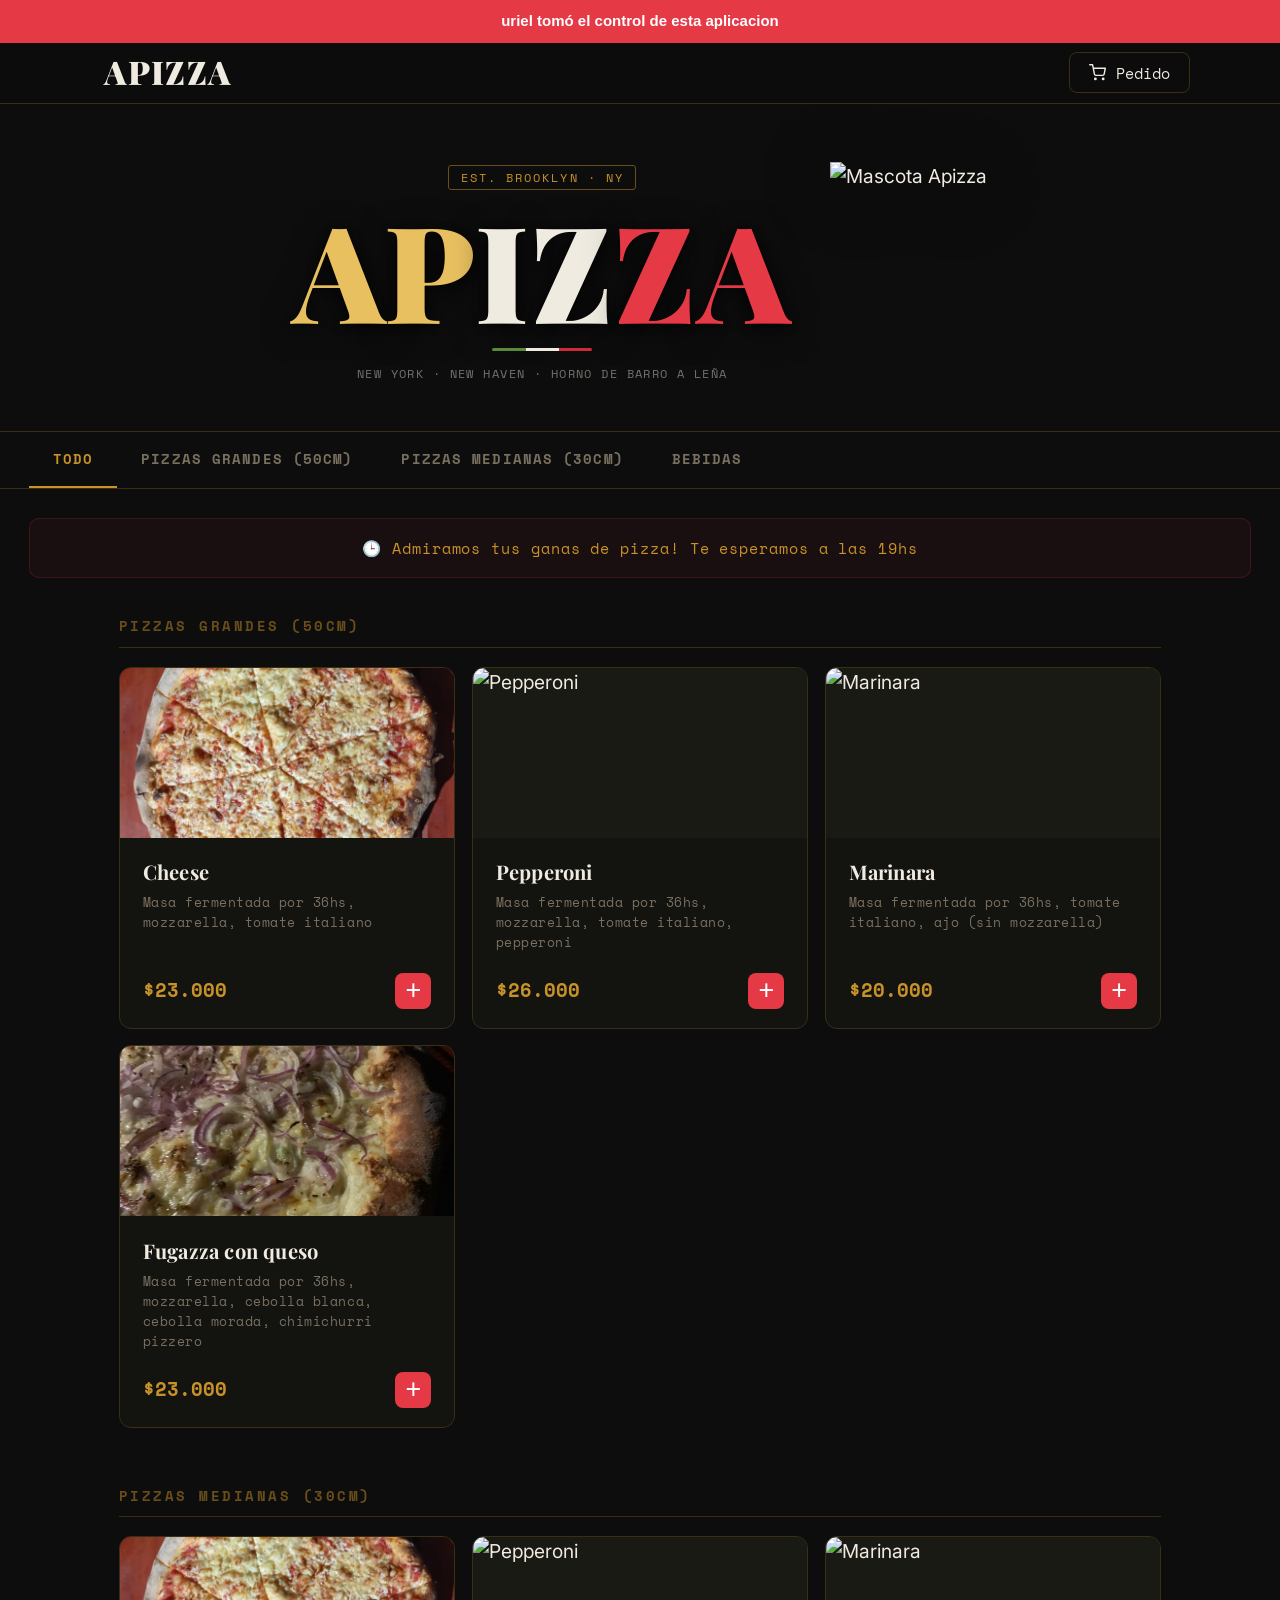
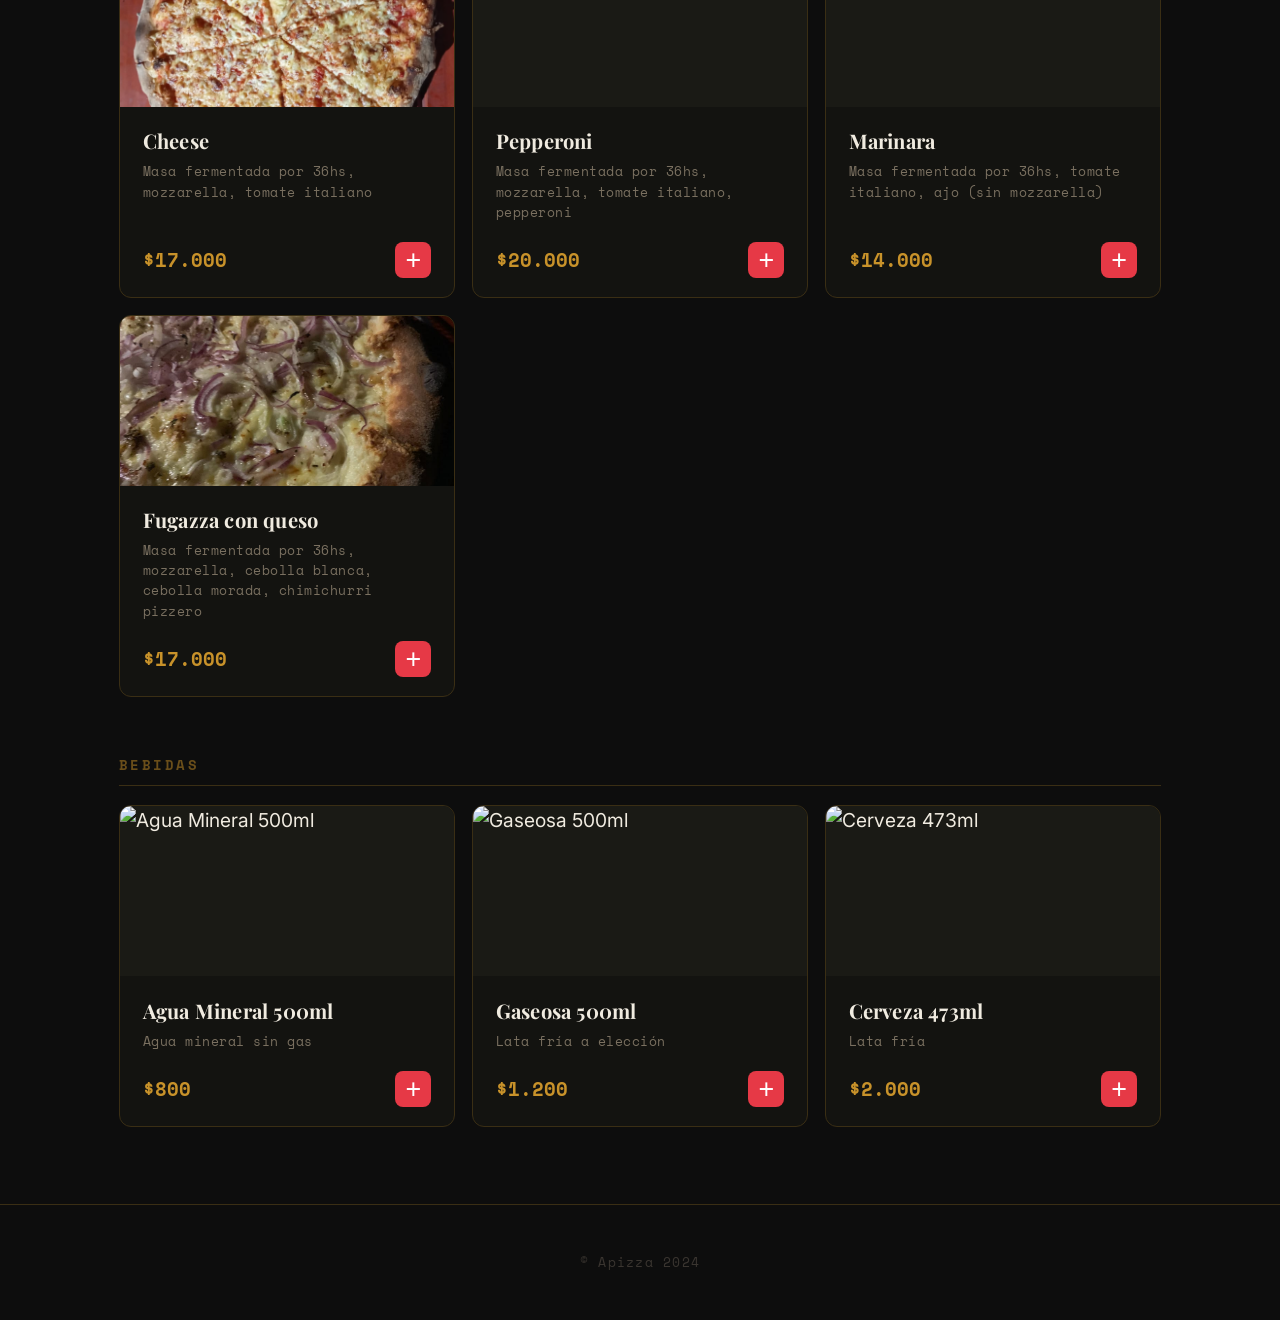
==== index.html @ 5b80c1ed "test: add collaboration check banner" ====
<!DOCTYPE html>
<html lang="es">
<head>
  <meta charset="UTF-8">
  <meta name="viewport" content="width=device-width, initial-scale=1.0">
  <title>Apizza · Pizza Neoyorkina</title>
  <link rel="icon" type="image/png" href="mascota.png">
  <link rel="preconnect" href="https://fonts.googleapis.com">
  <link rel="preconnect" href="https://fonts.gstatic.com" crossorigin>
  <link href="https://fonts.googleapis.com/css2?family=Playfair+Display:ital,wght@0,700;0,900;1,700&family=Space+Mono:wght@400;700&family=Alfa+Slab+One&family=Oswald:wght@400;500;600;700&family=Inter:wght@300;400;500&display=swap" rel="stylesheet">
  <link rel="stylesheet" href="style-v2.css">
</head>
<body>

  <!-- Test banner: collaboration check -->
  <div style="background:#e63946;color:#fff;text-align:center;padding:10px 16px;font-family:sans-serif;font-weight:bold;font-size:15px">
    uriel tomó el control de esta aplicacion
  </div>

  <!-- ══════════════ HEADER ══════════════ -->
  <header>
    <div class="header-inner">
      <div class="logo-area">
        <img src="mascota.png" alt="" style="height:36px;width:auto;object-fit:contain">
        <img id="logo-img" src="" alt="Apizza" class="logo-img hidden">
        <span id="logo-text" class="logo-text">APIZZA</span>
      </div>
      <button id="cart-btn" class="cart-btn">
        <svg width="17" height="17" viewBox="0 0 24 24" fill="none"
          stroke="currentColor" stroke-width="2" stroke-linecap="round" stroke-linejoin="round">
          <circle cx="9" cy="21" r="1"/><circle cx="20" cy="21" r="1"/>
          <path d="M1 1h4l2.68 13.39a2 2 0 0 0 2 1.61h9.72a2 2 0 0 0 2-1.61L23 6H6"/>
        </svg>
        <span>Pedido</span>
        <span id="cart-count" class="cart-count hidden">0</span>
      </button>
    </div>
  </header>

  <!-- ══════════════ HERO ══════════════ -->
  <div class="hero">
    <div class="hero-bg">
      <video class="hero-video" autoplay muted loop playsinline>
        <source src="images/BGGOOGLE.mp4" type="video/mp4">
      </video>
    </div>
    <div class="hero-content">
      <div class="hero-text">
        <div class="hero-badge">Est. Brooklyn · NY</div>
        <h1 class="hero-title">
          <span class="it-g">AP</span><span class="it-w">IZ</span><span class="it-r">ZA</span>
        </h1>
        <div class="hero-flag"><span></span><span></span><span></span></div>
        <p class="hero-sub">New York &middot; New Haven &middot; Horno de barro a leña</p>
      </div>
      <img src="mascota.png" alt="Mascota Apizza" class="hero-mascot">
    </div>
  </div>

  <!-- ══════════════ CATEGORIES ══════════════ -->
  <nav class="categories" id="categories-nav"></nav>

  <!-- ══════════════ MENU ══════════════ -->
  <div id="menu-container"></div>

  <!-- ══════════════ FOOTER ══════════════ -->
  <footer>
    <span id="admin-trigger">© Apizza 2024</span>
  </footer>

  <!-- ══════════════ CERRADO MODAL ══════════════ -->
  <div class="modal-overlay" id="cerrado-overlay">
    <div class="cerrado-modal" id="cerrado-modal">
      <img src="CERRADOS POMO.png" alt="Pomo durmiendo" class="cerrado-mascot">
      <h2 class="cerrado-title">¡Estamos cerrados!</h2>
      <p class="cerrado-sub" id="cerrado-msg">Volvemos pronto 🍕</p>
      <button class="btn-primary cerrado-btn" onclick="closeCerradoModal()">Entendido</button>
    </div>
  </div>

  <!-- ══════════════ THANK YOU MODAL ══════════════ -->
  <div class="modal-overlay" id="thankyou-overlay">
    <div class="thankyou-modal" id="thankyou-modal">
      <img src="GRACIAS POMO.png" alt="Mascota" class="ty-mascot">
      <h2 class="ty-title">¡Gracias por pedir!</h2>
      <p class="ty-sub">Tu pedido está en camino a nosotros.<br>Te redirigimos a WhatsApp ahora.</p>
      <button class="btn-primary ty-btn" id="ty-wa-btn">Abrir WhatsApp →</button>
    </div>
  </div>

  <!-- ══════════════ CART OVERLAY + DRAWER ══════════════ -->
  <div class="cart-overlay" id="cart-overlay"></div>
  <aside class="cart-drawer" id="cart-drawer">

    <div class="cart-header">
      <h2 id="cart-header-title">Tu pedido</h2>
      <button class="close-btn" id="close-cart">✕</button>
    </div>

    <div class="cart-type-wrap">
      <button type="button" class="cart-type-btn active" data-type="delivery" onclick="setCartOrderType('delivery')">🛵 Delivery</button>
      <button type="button" class="cart-type-btn" data-type="pickup" onclick="setCartOrderType('pickup')">🏠 Retirar</button>
    </div>

    <div class="cart-scroll">

      <div class="cart-items" id="cart-items">
        <div class="cart-empty">Tu carrito está vacío</div>
      </div>

      <div id="cart-form" style="display:none">

        <div class="cart-section">
          <div class="cart-section-label">Tus datos</div>
          <input class="form-input" type="text" id="order-name" placeholder="Nombre y apellido" autocomplete="name">
          <input class="form-input" type="tel"  id="order-phone" placeholder="Teléfono" autocomplete="tel">
        </div>

        <div class="cart-section" id="cart-delivery-fields">
          <div class="cart-section-label">Dirección de entrega</div>
          <input class="form-input" type="text" id="order-street" placeholder="Dirección" autocomplete="address-line1">
          <input class="form-input" type="text" id="order-extra"  placeholder="Piso, depto, entre calles (opcional)">
        </div>

        <div class="cart-section" id="cart-pickup-fields" style="display:none">
          <div class="cart-section-label">Retiro en local</div>
          <div id="cart-pickup-addr-info" class="pickup-info" style="display:none"></div>
          <select class="form-input" id="order-pickup-time">
            <option value="">Elegí el horario…</option>
          </select>
        </div>

        <div class="cart-section">
          <div class="cart-section-label">Método de pago</div>
          <select class="form-input" id="order-payment">
            <option value="">Seleccioná…</option>
            <option value="Efectivo">💵 Efectivo</option>
            <option value="Transferencia">🏦 Transferencia</option>
            <option value="Mercado Pago">📱 Mercado Pago</option>
          </select>
          <label class="save-data-label">
            <input type="checkbox" id="order-save" style="accent-color:var(--red);width:15px;height:15px">
            Guardar mis datos para el próximo pedido
          </label>
        </div>

      </div>
    </div>

    <div class="cart-footer">
      <div class="cart-total">
        <span class="cart-total-label">Total</span>
        <span class="cart-total-amount" id="cart-total-amount">$0</span>
      </div>
      <button class="btn-primary" id="checkout-btn" style="display:none" onclick="submitOrder()">Ir a WhatsApp →</button>
    </div>

  </aside>

  <!-- ══════════════ ITEM MODAL ══════════════ -->
  <div class="modal-overlay" id="item-modal-overlay">
    <div class="modal" id="item-modal"></div>
  </div>

  <!-- ══════════════ ADMIN PANEL ══════════════ -->
  <div class="modal-overlay" id="admin-overlay">
    <div class="admin-overlay-inner" style="width:100%;min-height:100%;display:flex;align-items:flex-start;justify-content:center;padding:1rem">
      <div class="admin-panel" id="admin-panel"></div>
    </div>
  </div>

  <!-- Firebase SDK (compat) -->
  <script src="https://www.gstatic.com/firebasejs/10.12.2/firebase-app-compat.js"></script>
  <script src="https://www.gstatic.com/firebasejs/10.12.2/firebase-firestore-compat.js"></script>

  <script src="config.js"></script>
  <script src="data.js"></script>
  <script src="app.js"></script>
  <script src="admin.js"></script>
</body>
</html>
---- style-v2.css ----
/* ============================================================
   APIZZA · style-v2.css  — Dark Neoyorkina + Retro Kraft
   ============================================================ */

:root {
  --bg: #0d0d0d;
  --bg-card: #131310;
  --bg-elevated: #1a1a15;
  --border: #252318;
  --border-gold: #3a2e14;
  --red: #e63946;
  --red-dark: #c1121f;
  --gold: #c8922a;
  --gold-dim: #6a4e1a;
  --orange: #c8922a;
  --cream: #f0ebe0;
  --gray: #7a7060;
  --gray-dim: #3a3530;
  --font-h: 'Oswald', sans-serif;
  --font-serif: 'Playfair Display', serif;
  --font-mono: 'Space Mono', monospace;
  --font-b: 'Inter', sans-serif;
  --radius: 12px;
}

html { font-size: 120%; }

* { margin: 0; padding: 0; box-sizing: border-box; }

body {
  background: var(--bg);
  color: var(--cream);
  font-family: var(--font-b);
  min-height: 100vh;
  line-height: 1.5;
}

/* ── HEADER ─────────────────────────────────────────────────── */
header {
  position: sticky;
  top: 0;
  z-index: 100;
  background: #0d0d0ddd;
  backdrop-filter: blur(12px);
  border-bottom: 1px solid var(--border-gold);
  padding: 0 1.5rem;
}

.header-inner {
  max-width: 1100px;
  margin: 0 auto;
  height: 60px;
  display: flex;
  align-items: center;
  justify-content: space-between;
}

.logo-area {
  display: flex;
  align-items: center;
  gap: 0.75rem;
}

.logo-img {
  height: 48px;
  width: 48px;
  object-fit: contain;
  border-radius: 50%;
}

.logo-text {
  font-family: var(--font-serif);
  font-size: 1.7rem;
  font-weight: 900;
  letter-spacing: 0.04em;
  color: var(--cream);
}

.cart-btn {
  display: flex;
  align-items: center;
  gap: 0.5rem;
  background: none;
  border: 1.5px solid var(--border-gold);
  color: var(--cream);
  padding: 0.45rem 1rem;
  border-radius: 8px;
  cursor: pointer;
  font-family: var(--font-mono);
  font-size: 0.78rem;
  transition: border-color 0.2s, background 0.2s;
}

.cart-btn:hover {
  border-color: var(--gold);
  background: rgba(200,146,42,.07);
}

.cart-count {
  background: var(--red);
  color: #fff;
  border-radius: 50%;
  width: 20px;
  height: 20px;
  display: flex;
  align-items: center;
  justify-content: center;
  font-size: 0.72rem;
  font-weight: 700;
}

/* ── HERO ────────────────────────────────────────────────────── */
.hero {
  position: relative;
  border-bottom: 1px solid var(--border-gold);
  display: flex;
  align-items: center;
  justify-content: center;
  overflow: hidden;
}

.hero-bg {
  position: absolute;
  inset: -10px;
  background: url('hero pizza oven.jpg') center center / cover no-repeat;
  filter: blur(6px) brightness(0.35) saturate(1.2);
  transform: scale(1.04);
  z-index: 0;
}

.hero-content { position: relative; z-index: 1; }

.hero-content {
  display: flex;
  align-items: center;
  justify-content: center;
  gap: 2rem;
  padding: 3rem 2.5rem 2.5rem;
  flex-wrap: nowrap;
}

.hero-text {
  text-align: center;
  flex-shrink: 1;
}

.hero-badge {
  display: inline-block;
  border: 1px solid var(--gold-dim);
  border-radius: 3px;
  padding: 0.15rem 0.6rem;
  font-family: var(--font-mono);
  font-size: 0.6rem;
  letter-spacing: 0.18em;
  color: var(--gold);
  text-transform: uppercase;
  margin-bottom: 0.6rem;
}

.hero-mascot {
  height: 220px;
  width: auto;
  flex-shrink: 0;
  filter: drop-shadow(0 8px 32px rgba(0,0,0,0.65));
  animation: mascot-float 3.5s ease-in-out infinite;
}

@keyframes mascot-float {
  0%, 100% { transform: translateY(0px) rotate(-1.5deg); }
  50%       { transform: translateY(-12px) rotate(1.5deg); }
}

@media (max-width: 480px) {
  .hero-mascot { height: 120px; }
}

.hero-title {
  font-family: var(--font-serif);
  font-size: clamp(3.5rem, 11vw, 7rem);
  font-weight: 900;
  letter-spacing: 0.01em;
  line-height: 1;
  text-shadow: 0 6px 32px rgba(0,0,0,0.7), 0 2px 8px rgba(0,0,0,0.5);
  margin-bottom: 0.6rem;
}

.it-g { color: #e8c060; }
.it-w { color: #f0ebe0; }
.it-r { color: #e63946; }

.hero-flag {
  display: flex;
  justify-content: center;
  margin: 0 auto 0.75rem;
  width: 100px;
  height: 3px;
  border-radius: 2px;
  overflow: hidden;
}
.hero-flag span { flex: 1; }
.hero-flag span:nth-child(1) { background: #5a8a3a; }
.hero-flag span:nth-child(2) { background: #f0ebe0; }
.hero-flag span:nth-child(3) { background: #CE2B37; }

.hero-sub {
  color: rgba(240,235,224,0.45);
  font-family: var(--font-mono);
  font-size: 0.62rem;
  letter-spacing: 0.12em;
  text-transform: uppercase;
}

/* ── CATEGORIES ──────────────────────────────────────────────── */
.categories {
  position: sticky;
  top: 60px;
  z-index: 90;
  background: var(--bg);
  border-bottom: 1px solid var(--border-gold);
  padding: 0 1.5rem;
  display: flex;
  gap: 0;
  overflow-x: auto;
  scrollbar-width: none;
}
.categories::-webkit-scrollbar { display: none; }

.cat-btn {
  background: none;
  border: none;
  border-bottom: 2px solid transparent;
  color: var(--gray);
  font-family: var(--font-mono);
  font-size: 0.72rem;
  font-weight: 700;
  letter-spacing: 0.08em;
  text-transform: uppercase;
  padding: 0.9rem 1.25rem;
  cursor: pointer;
  white-space: nowrap;
  transition: color 0.2s, border-color 0.2s;
}
.cat-btn:hover { color: var(--cream); }
.cat-btn.active { color: var(--gold); border-bottom-color: var(--gold); }

/* ── MENU ────────────────────────────────────────────────────── */
.menu-section {
  max-width: 1100px;
  margin: 0 auto;
  padding: 2rem 1.5rem 0.5rem;
}

.section-title {
  font-family: var(--font-mono);
  font-size: 0.72rem;
  font-weight: 700;
  letter-spacing: 0.18em;
  text-transform: uppercase;
  color: var(--gold-dim);
  margin-bottom: 1rem;
  padding-bottom: 0.5rem;
  border-bottom: 1px solid var(--border-gold);
}

.menu-grid {
  display: grid;
  grid-template-columns: repeat(auto-fill, minmax(270px, 1fr));
  gap: 0.85rem;
  margin-bottom: 0.5rem;
}

.menu-item {
  background: var(--bg-card);
  border: 1px solid var(--border-gold);
  border-radius: var(--radius);
  cursor: pointer;
  transition: border-color 0.25s, transform 0.2s, box-shadow 0.2s;
  display: flex;
  flex-direction: column;
  overflow: hidden;
}
.menu-item:hover {
  border-color: var(--gold);
  transform: translateY(-3px);
  box-shadow: 0 8px 28px rgba(0,0,0,0.45);
}
.menu-item.unavailable { opacity: 0.38; cursor: not-allowed; pointer-events: none; }

.item-img-wrap {
  width: 100%;
  height: 170px;
  overflow: hidden;
  position: relative;
  background: var(--bg-elevated);
  flex-shrink: 0;
}

.item-img {
  width: 100%;
  height: 100%;
  object-fit: cover;
  transition: transform 0.4s ease;
  display: block;
}
.menu-item:hover .item-img { transform: scale(1.07); }

.item-img-overlay {
  position: absolute;
  inset: 0;
  background: rgba(13,13,13,0.55);
}

.item-body { padding: 1rem 1.2rem; display: flex; flex-direction: column; flex: 1; }

.item-name {
  font-family: var(--font-serif);
  font-size: 1.05rem;
  font-weight: 700;
  letter-spacing: 0.01em;
  margin-bottom: 0.3rem;
}

.item-description {
  font-family: var(--font-mono);
  font-size: 0.66rem;
  color: var(--gray);
  line-height: 1.6;
  letter-spacing: 0.04em;
  flex: 1;
  margin-bottom: 1rem;
}

.item-footer {
  display: flex;
  align-items: center;
  justify-content: space-between;
}

.item-price {
  font-family: var(--font-mono);
  font-size: 1rem;
  font-weight: 700;
  color: var(--gold);
}

.item-stock-badge {
  display: block;
  font-size: 0.64rem;
  color: var(--gold);
  text-transform: uppercase;
  letter-spacing: 0.05em;
  margin-top: 0.1rem;
  font-family: var(--font-mono);
}
.item-stock-badge.sold-out {
  color: var(--gray-dim);
}

.sold-out-pill {
  font-family: var(--font-mono);
  font-size: 0.6rem;
  font-weight: 700;
  letter-spacing: 0.1em;
  text-transform: uppercase;
  color: var(--gray);
  background: rgba(100,100,80,.1);
  border: 1px solid rgba(100,100,80,.2);
  border-radius: 4px;
  padding: 0.28rem 0.55rem;
  flex-shrink: 0;
}

.add-btn {
  background: var(--red);
  color: #fff;
  border: none;
  border-radius: 8px;
  width: 36px;
  height: 36px;
  display: flex;
  align-items: center;
  justify-content: center;
  cursor: pointer;
  font-size: 1.4rem;
  line-height: 1;
  font-weight: 300;
  transition: background 0.2s;
  flex-shrink: 0;
}
.add-btn:hover { background: var(--red-dark); }

/* ── CART DRAWER ─────────────────────────────────────────────── */
.cart-overlay {
  position: fixed;
  inset: 0;
  background: rgba(0,0,0,.65);
  z-index: 200;
  opacity: 0;
  pointer-events: none;
  transition: opacity 0.3s;
}
.cart-overlay.active { opacity: 1; pointer-events: auto; }

.cart-drawer {
  position: fixed;
  top: 0; right: 0;
  height: 100%;
  width: min(440px, 100vw);
  background: #111110;
  border-left: 1px solid var(--border-gold);
  z-index: 201;
  display: flex;
  flex-direction: column;
  transform: translateX(100%);
  transition: transform 0.3s cubic-bezier(.4,0,.2,1);
}
.cart-drawer.open { transform: translateX(0); }

.cart-header {
  padding: 1rem 1.25rem;
  border-bottom: 1px solid var(--border-gold);
  display: flex;
  align-items: center;
  justify-content: space-between;
  flex-shrink: 0;
}
.cart-header h2 {
  font-family: var(--font-serif);
  font-size: 1.05rem;
  font-weight: 700;
}

.close-btn {
  background: none;
  border: none;
  color: var(--gray);
  cursor: pointer;
  font-size: 1rem;
  padding: 0.25rem 0.5rem;
  border-radius: 6px;
  transition: color 0.2s, background 0.2s;
}
.close-btn:hover { color: var(--cream); background: rgba(255,255,255,.05); }

/* Delivery / Retirar toggle */
.cart-type-wrap {
  display: flex;
  padding: 0.75rem 1.25rem;
  gap: 0;
  border-bottom: 1px solid var(--border-gold);
  flex-shrink: 0;
  background: #0d0d0d;
}

.cart-type-btn {
  flex: 1;
  background: transparent;
  border: 1.5px solid var(--border-gold);
  color: var(--gray);
  padding: 0.6rem 0.5rem;
  font-family: var(--font-mono);
  font-size: 0.76rem;
  font-weight: 700;
  letter-spacing: 0.04em;
  cursor: pointer;
  transition: background 0.15s, color 0.15s, border-color 0.15s;
}
.cart-type-btn:first-child { border-radius: 8px 0 0 8px; border-right: none; }
.cart-type-btn:last-child  { border-radius: 0 8px 8px 0; }
.cart-type-btn.active {
  background: var(--red);
  border-color: var(--red);
  color: #fff;
}

/* Scrollable content area */
.cart-scroll {
  flex: 1;
  overflow-y: auto;
  display: flex;
  flex-direction: column;
}

.cart-items {
  padding: 0.75rem 1.25rem;
  border-bottom: 1px solid var(--border-gold);
}

.cart-empty {
  text-align: center;
  color: var(--gray);
  padding: 2.5rem 0;
  font-size: 0.85rem;
  font-family: var(--font-mono);
}

.cart-item {
  padding: 0.8rem 0;
  border-bottom: 1px solid rgba(58,46,20,0.5);
}
.cart-item:last-child { border-bottom: none; }

.cart-item-top {
  display: flex;
  align-items: flex-start;
  gap: 0.75rem;
}

.cart-item-name { font-family: var(--font-serif); font-size: 0.88rem; font-weight: 700; flex: 1; }
.cart-item-price { font-family: var(--font-mono); font-size: 0.85rem; color: var(--gold); white-space: nowrap; }

.cart-item-mods {
  font-family: var(--font-mono);
  font-size: 0.67rem;
  color: var(--gray);
  margin-top: 0.25rem;
  line-height: 1.6;
}

.cart-item-controls {
  display: flex;
  align-items: center;
  gap: 0.4rem;
  margin-top: 0.5rem;
}

.qty-btn {
  background: var(--bg-card);
  border: 1px solid var(--border-gold);
  color: var(--cream);
  width: 28px;
  height: 28px;
  border-radius: 6px;
  cursor: pointer;
  display: flex;
  align-items: center;
  justify-content: center;
  font-size: 1rem;
  transition: border-color 0.2s;
}
.qty-btn:hover { border-color: var(--gold); }
.qty-value { font-family: var(--font-mono); font-size: 0.82rem; min-width: 20px; text-align: center; }

.remove-item-btn {
  margin-left: auto;
  background: none;
  border: none;
  color: var(--gray-dim);
  cursor: pointer;
  font-family: var(--font-mono);
  font-size: 0.68rem;
  text-decoration: underline;
  transition: color 0.2s;
}
.remove-item-btn:hover { color: var(--red); }

/* Form sections inside cart */
.cart-section {
  padding: 1rem 1.25rem;
  border-bottom: 1px solid var(--border-gold);
  display: flex;
  flex-direction: column;
  gap: 0.6rem;
}

.cart-section-label {
  font-family: var(--font-mono);
  font-size: 0.65rem;
  text-transform: uppercase;
  letter-spacing: 0.12em;
  color: var(--gray);
  margin-bottom: 0.1rem;
}

.save-data-label {
  display: flex;
  align-items: center;
  gap: 0.55rem;
  font-size: 0.78rem;
  color: var(--gray);
  cursor: pointer;
  font-family: var(--font-mono);
}

/* Cart footer */
.cart-footer {
  padding: 1rem 1.25rem;
  border-top: 1px solid var(--border-gold);
  flex-shrink: 0;
  background: #0d0d0d;
}

.cart-total {
  display: flex;
  justify-content: space-between;
  align-items: center;
  margin-bottom: 0.85rem;
}
.cart-total-label {
  font-family: var(--font-mono);
  font-size: 0.68rem;
  text-transform: uppercase;
  letter-spacing: 0.12em;
  color: var(--gray);
}
.cart-total-amount {
  font-family: var(--font-mono);
  font-size: 1.35rem;
  font-weight: 700;
  color: var(--gold);
}

/* ── BUTTONS ─────────────────────────────────────────────────── */
.btn-primary {
  width: 100%;
  background: var(--red);
  color: #fff;
  border: none;
  padding: 0.85rem 1.5rem;
  border-radius: 10px;
  font-family: var(--font-mono);
  font-size: 0.82rem;
  font-weight: 700;
  letter-spacing: 0.08em;
  text-transform: uppercase;
  cursor: pointer;
  transition: background 0.2s;
}
.btn-primary:hover { background: var(--red-dark); }
.btn-primary:disabled { opacity: 0.4; cursor: not-allowed; }

.btn-secondary {
  background: var(--bg-card);
  color: var(--cream);
  border: 1px solid var(--border-gold);
  padding: 0.7rem 1.2rem;
  border-radius: 10px;
  font-family: var(--font-mono);
  font-size: 0.78rem;
  cursor: pointer;
  transition: border-color 0.2s;
}
.btn-secondary:hover { border-color: var(--gold); }

/* ── MODALS ──────────────────────────────────────────────────── */
.modal-overlay {
  position: fixed;
  inset: 0;
  background: rgba(0,0,0,.8);
  z-index: 300;
  display: flex;
  align-items: center;
  justify-content: center;
  padding: 1rem;
  opacity: 0;
  pointer-events: none;
  transition: opacity 0.2s;
}
.modal-overlay.active { opacity: 1; pointer-events: auto; }

.modal {
  background: var(--bg-elevated);
  border: 1px solid var(--border-gold);
  border-radius: 16px;
  width: 100%;
  max-width: 500px;
  max-height: 90vh;
  overflow-y: auto;
  padding: 1.75rem;
}

.modal-header {
  display: flex;
  align-items: flex-start;
  justify-content: space-between;
  margin-bottom: 1.5rem;
  gap: 1rem;
}
.modal-title {
  font-family: var(--font-serif);
  font-size: 1.35rem;
  font-weight: 700;
}
.modal-desc {
  font-family: var(--font-mono);
  font-size: 0.72rem;
  color: var(--gray);
  margin-top: 0.2rem;
  letter-spacing: 0.04em;
}

/* Ingredient toggles */
.ing-section { margin-bottom: 1.25rem; }
.ing-label {
  font-family: var(--font-mono);
  font-size: 0.68rem;
  text-transform: uppercase;
  letter-spacing: 0.12em;
  color: var(--gray);
  margin-bottom: 0.6rem;
  display: block;
}

.ing-row {
  display: flex;
  align-items: center;
  gap: 0.65rem;
  padding: 0.48rem 0;
  border-bottom: 1px solid var(--border-gold);
  cursor: pointer;
}
.ing-row:last-child { border-bottom: none; }

.ing-row input[type="checkbox"] {
  width: 17px;
  height: 17px;
  accent-color: var(--red);
  cursor: pointer;
  flex-shrink: 0;
}
.ing-row label { font-size: 0.88rem; cursor: pointer; flex: 1; }
.ing-price { font-family: var(--font-mono); font-size: 0.72rem; color: var(--gold); }

/* Qty */
.modal-qty {
  display: flex;
  align-items: center;
  justify-content: space-between;
  margin-bottom: 1.25rem;
}
.modal-qty-label { font-family: var(--font-mono); font-size: 0.78rem; color: var(--gray); letter-spacing: 0.06em; }
.modal-qty-controls { display: flex; align-items: center; gap: 0.75rem; }
.modal-qty-btn {
  background: var(--bg-card);
  border: 1px solid var(--border-gold);
  color: var(--cream);
  width: 36px;
  height: 36px;
  border-radius: 8px;
  cursor: pointer;
  font-size: 1.2rem;
  display: flex;
  align-items: center;
  justify-content: center;
  transition: border-color 0.2s;
}
.modal-qty-btn:hover { border-color: var(--gold); }
.modal-qty-value { font-family: var(--font-mono); font-size: 1.05rem; font-weight: 700; min-width: 24px; text-align: center; }

/* Checkout */
.checkout-summary {
  background: var(--bg-card);
  border: 1px solid var(--border-gold);
  border-radius: 10px;
  padding: 0.9rem 1rem;
  font-family: var(--font-mono);
  font-size: 0.74rem;
  color: var(--gray);
  line-height: 2;
  letter-spacing: 0.03em;
  margin-bottom: 1.1rem;
}

.checkout-form { display: flex; flex-direction: column; gap: 0.75rem; }

.form-input {
  background: var(--bg-card);
  border: 1px solid var(--border-gold);
  color: var(--cream);
  padding: 0.78rem 1rem;
  border-radius: 10px;
  font-family: var(--font-mono);
  font-size: 0.82rem;
  outline: none;
  width: 100%;
  transition: border-color 0.2s;
}
.form-input:focus { border-color: var(--gold); }
.form-input::placeholder { color: var(--gray-dim); }
.form-input option { background: var(--bg-elevated); }

/* ── ADMIN PANEL ─────────────────────────────────────────────── */
#admin-overlay {
  overflow-y: auto;
  align-items: flex-start;
}

.admin-overlay-inner {
  display: flex;
  align-items: flex-start;
  justify-content: center;
  padding: 1rem;
  min-height: 100%;
}

.admin-panel {
  background: var(--bg-elevated);
  border: 1px solid var(--border);
  border-radius: 16px;
  width: 100%;
  max-width: 820px;
  margin: auto;
}

.admin-head {
  padding: 1.1rem 1.5rem;
  border-bottom: 1px solid var(--border);
  display: flex;
  align-items: center;
  justify-content: space-between;
}
.admin-head-title {
  font-family: var(--font-h);
  font-size: 1.1rem;
  font-weight: 600;
  letter-spacing: 0.06em;
  text-transform: uppercase;
  color: var(--red);
}

.admin-tabs {
  display: flex;
  border-bottom: 1px solid var(--border);
  padding: 0 1.5rem;
  overflow-x: auto;
  scrollbar-width: none;
  flex-shrink: 0;
}
.admin-tabs::-webkit-scrollbar { display: none; }

.admin-tab {
  background: none;
  border: none;
  border-bottom: 2px solid transparent;
  color: var(--gray);
  font-family: var(--font-h);
  font-size: 0.87rem;
  font-weight: 500;
  letter-spacing: 0.05em;
  text-transform: uppercase;
  padding: 0.85rem 1rem;
  cursor: pointer;
  white-space: nowrap;
  transition: color 0.2s, border-color 0.2s;
}
.admin-tab:hover { color: var(--cream); }
.admin-tab.active { color: var(--red); border-bottom-color: var(--red); }

.admin-content { padding: 1.4rem 1.5rem; }

.admin-section-header {
  display: flex;
  align-items: center;
  justify-content: space-between;
  margin-bottom: 1.1rem;
}
.admin-section-title {
  font-family: var(--font-h);
  font-size: 0.95rem;
  font-weight: 600;
  letter-spacing: 0.08em;
  text-transform: uppercase;
  color: var(--gray);
}

.btn-add {
  background: var(--red);
  color: #fff;
  border: none;
  padding: 0.45rem 0.9rem;
  border-radius: 7px;
  font-size: 0.82rem;
  font-weight: 500;
  cursor: pointer;
  transition: background 0.2s;
}
.btn-add:hover { background: var(--red-dark); }

.admin-item-row {
  display: flex;
  align-items: center;
  gap: 0.75rem;
  padding: 0.75rem 0;
  border-bottom: 1px solid var(--border);
}
.admin-item-row:last-child { border-bottom: none; }

.admin-item-info { flex: 1; min-width: 0; }
.admin-item-name { font-size: 0.92rem; font-weight: 500; }
.admin-item-cat { font-size: 0.73rem; color: var(--gray); margin-top: 0.1rem; }
.admin-item-price { font-family: var(--font-h); font-size: 0.95rem; white-space: nowrap; }

.toggle { position: relative; display: inline-block; width: 42px; height: 23px; flex-shrink: 0; }
.toggle input { opacity: 0; width: 0; height: 0; }
.toggle-slider {
  position: absolute;
  inset: 0;
  background: var(--border);
  border-radius: 23px;
  cursor: pointer;
  transition: background 0.2s;
}
.toggle-slider::before {
  content: '';
  position: absolute;
  width: 17px; height: 17px;
  left: 3px; top: 3px;
  background: var(--gray);
  border-radius: 50%;
  transition: transform 0.2s, background 0.2s;
}
.toggle input:checked + .toggle-slider { background: rgba(230,57,70,.3); }
.toggle input:checked + .toggle-slider::before { transform: translateX(19px); background: var(--red); }

.btn-icon {
  background: none;
  border: 1px solid var(--border);
  color: var(--gray);
  width: 30px; height: 30px;
  border-radius: 6px;
  cursor: pointer;
  display: flex;
  align-items: center;
  justify-content: center;
  font-size: 0.82rem;
  transition: border-color 0.2s, color 0.2s;
  flex-shrink: 0;
}
.btn-icon:hover { border-color: var(--red); color: var(--red); }
.btn-icon.danger:hover { border-color: var(--red); color: var(--red); }

.form-group { display: flex; flex-direction: column; gap: 0.35rem; margin-bottom: 0.75rem; }
.form-label {
  font-size: 0.72rem;
  text-transform: uppercase;
  letter-spacing: 0.08em;
  color: var(--gray);
}

.item-form {
  background: var(--bg-card);
  border: 1px solid var(--border);
  border-radius: 10px;
  padding: 1.1rem;
  margin-bottom: 1.1rem;
}
.item-form-title {
  font-family: var(--font-h);
  font-size: 0.85rem;
  letter-spacing: 0.06em;
  text-transform: uppercase;
  color: var(--gray);
  margin-bottom: 0.9rem;
}
.form-grid { display: grid; grid-template-columns: 1fr 1fr; gap: 0.65rem; }
.form-actions { display: flex; gap: 0.65rem; margin-top: 0.75rem; }
.form-actions .btn-primary { width: auto; padding: 0.55rem 1.2rem; font-size: 0.82rem; }

.order-card {
  background: var(--bg-card);
  border: 1px solid var(--border);
  border-radius: 10px;
  padding: 1rem;
  margin-bottom: 0.65rem;
}
.order-card-header {
  display: flex;
  justify-content: space-between;
  align-items: center;
  margin-bottom: 0.5rem;
}
.order-id { font-family: var(--font-h); font-size: 0.82rem; color: var(--gray); }
.order-status {
  font-size: 0.72rem;
  padding: 0.18rem 0.55rem;
  border-radius: 20px;
  font-weight: 500;
}
.order-status.pending { background: rgba(200,146,42,.15); color: var(--gold); }
.order-status.done { background: rgba(50,200,100,.15); color: #4cbb7a; }
.order-details { font-size: 0.82rem; color: var(--gray); line-height: 1.75; }
.order-total { font-family: var(--font-h); font-size: 1rem; margin-top: 0.4rem; }

/* ── DASHBOARD ───────────────────────────────────────────────── */
.dash-card {
  background: var(--bg-card);
  border: 1px solid var(--border);
  border-radius: 10px;
  padding: 1rem 1.1rem;
}
.dash-card-title {
  font-size: 0.72rem;
  text-transform: uppercase;
  letter-spacing: 0.09em;
  color: var(--gray);
  font-weight: 500;
}

/* ── THANK YOU MODAL ─────────────────────────────────────────── */
.thankyou-modal {
  background: var(--bg-elevated);
  border: 1px solid var(--border-gold);
  border-radius: 20px;
  padding: 2.5rem 2rem 2rem;
  text-align: center;
  width: 100%;
  max-width: 360px;
  display: flex;
  flex-direction: column;
  align-items: center;
  gap: 0.75rem;
  animation: ty-pop 0.4s cubic-bezier(0.175, 0.885, 0.32, 1.275) forwards;
}

@keyframes ty-pop {
  0%   { transform: scale(0.7) translateY(30px); opacity: 0; }
  100% { transform: scale(1)   translateY(0px);  opacity: 1; }
}

.ty-mascot {
  height: 160px;
  width: auto;
  filter: drop-shadow(0 8px 24px rgba(0,0,0,0.5));
  animation: mascot-float 3.5s ease-in-out infinite;
  margin-bottom: 0.25rem;
}

.ty-title {
  font-family: var(--font-serif);
  font-size: 1.9rem;
  font-weight: 900;
  color: var(--cream);
  margin: 0;
}

.ty-sub {
  font-family: var(--font-mono);
  font-size: 0.75rem;
  color: var(--gray);
  line-height: 1.7;
  margin: 0;
  letter-spacing: 0.04em;
}

.ty-btn {
  margin-top: 0.5rem;
  background: #25D366;
}
.ty-btn:hover { background: #1ebc59; }

/* ── FOOTER ──────────────────────────────────────────────────── */
footer {
  text-align: center;
  padding: 2.5rem 1.5rem;
  color: var(--gray-dim);
  font-family: var(--font-mono);
  font-size: 0.66rem;
  letter-spacing: 0.1em;
  border-top: 1px solid var(--border-gold);
  margin-top: 3rem;
}
#admin-trigger { cursor: pointer; user-select: none; }

/* ── CLOSED BANNER ───────────────────────────────────────────── */
.closed-banner {
  background: rgba(230,57,70,.06);
  border: 1px solid rgba(230,57,70,.18);
  border-radius: 10px;
  padding: 0.9rem 1.25rem;
  text-align: center;
  color: var(--gold);
  font-family: var(--font-mono);
  font-size: 0.8rem;
  margin: 1.5rem 1.5rem 0;
  letter-spacing: 0.06em;
}

/* ── VARIANT PILLS ───────────────────────────────────────────── */
.variant-pills {
  display: flex;
  gap: 0.5rem;
  flex-wrap: wrap;
  margin-top: 0.4rem;
}

.variant-pill {
  cursor: pointer;
}

.variant-pill input[type="radio"] {
  display: none;
}

.variant-pill span {
  display: block;
  padding: 0.45rem 1rem;
  border: 1.5px solid var(--border-gold);
  border-radius: 999px;
  font-family: var(--font-mono);
  font-size: 0.78rem;
  color: var(--gray);
  transition: border-color 0.15s, color 0.15s, background 0.15s;
}

.variant-pill input[type="radio"]:checked + span {
  border-color: var(--gold);
  color: var(--cream);
  background: rgba(200,146,42,0.12);
}

.variant-pill:hover span {
  border-color: var(--gold-dim);
  color: var(--cream);
}

/* ── UTILS ───────────────────────────────────────────────────── */
.hidden { display: none !important; }

/* ── RESPONSIVE ──────────────────────────────────────────────── */
@media (max-width: 600px) {
  .menu-grid { grid-template-columns: 1fr; }
  .modal { padding: 1.25rem; }
  .form-grid { grid-template-columns: 1fr; }
  .logo-text { font-size: 1.4rem; }
}

/* ── PRINT ───────────────────────────────────────────────────── */
@media print {
  header, footer, .categories, nav,
  .cart-overlay, .cart-drawer,
  .modal-overlay, .admin-overlay,
  .closed-banner { display: none !important; }
}

/* ── SCROLLBAR ───────────────────────────────────────────────── */
::-webkit-scrollbar { width: 5px; height: 5px; }
::-webkit-scrollbar-track { background: transparent; }
::-webkit-scrollbar-thumb { background: var(--border-gold); border-radius: 3px; }
::-webkit-scrollbar-thumb:hover { background: var(--gold-dim); }

/* ── CERRADO MODAL ───────────────────────────────────────────── */
.cerrado-modal {
  background: var(--bg-elevated);
  border: 1px solid var(--border);
  border-radius: 20px;
  padding: 2.5rem 2rem 2rem;
  max-width: 340px;
  width: 90%;
  display: flex;
  flex-direction: column;
  align-items: center;
  gap: 0.75rem;
  animation: ty-pop 0.4s cubic-bezier(0.175, 0.885, 0.32, 1.275) forwards;
}
.cerrado-mascot {
  height: 180px;
  width: auto;
  object-fit: contain;
}
.cerrado-title {
  font-family: 'Alfa Slab One', serif;
  font-size: 1.7rem;
  color: var(--cream);
  margin: 0;
  text-align: center;
}
.cerrado-sub {
  font-size: 0.88rem;
  color: var(--gray);
  text-align: center;
  margin: 0;
  line-height: 1.5;
}
.cerrado-btn {
  margin-top: 0.5rem;
  background: var(--red);
  width: 100%;
}
.cerrado-btn:hover { background: #c1121f; }

/* ── COMBOS SECTION ──────────────────────────────────────────── */
.combos-section {
  padding: 1.5rem 1.25rem 0.5rem;
  max-width: 900px;
  margin: 0 auto;
}

.combos-section-title {
  font-family: 'Alfa Slab One', serif;
  font-size: 1.1rem;
  color: var(--orange);
  letter-spacing: 0.08em;
  margin-bottom: 1rem;
  display: flex;
  align-items: center;
  gap: 0.5rem;
}

.combos-grid {
  display: grid;
  grid-template-columns: repeat(auto-fill, minmax(280px, 1fr));
  gap: 0.75rem;
}

.combo-card {
  background: var(--bg-card);
  border: 1px solid var(--border);
  border-radius: 12px;
  padding: 1.1rem 1.2rem;
  display: flex;
  align-items: center;
  justify-content: space-between;
  gap: 1rem;
  transition: border-color 0.2s;
}
.combo-card:hover { border-color: var(--orange); }

.combo-card-info { flex: 1; }

.combo-card-desc {
  font-size: 0.9rem;
  color: var(--cream);
  font-weight: 500;
  line-height: 1.35;
  margin-bottom: 0.3rem;
}

.combo-card-price {
  font-family: 'Oswald', sans-serif;
  font-size: 1.05rem;
  color: var(--orange);
  font-weight: 600;
}

.combo-card-btn {
  background: var(--orange);
  color: #1a0a00;
  border: none;
  border-radius: 8px;
  padding: 0.55rem 1rem;
  font-size: 0.82rem;
  font-weight: 700;
  cursor: pointer;
  white-space: nowrap;
  transition: background 0.15s;
}
.combo-card-btn:hover { background: #e8914a; }
.combo-card-btn:disabled {
  background: var(--border);
  color: var(--gray);
  cursor: not-allowed;
}

/* ── COMBO MODAL OPTIONS ─────────────────────────────────────── */
.combo-option-group { margin-bottom: 1rem; }

.combo-option-group-label {
  font-size: 0.78rem;
  color: var(--gray);
  text-transform: uppercase;
  letter-spacing: 0.06em;
  margin-bottom: 0.5rem;
  font-weight: 600;
}

.combo-option-item {
  display: flex;
  align-items: center;
  gap: 0.6rem;
  padding: 0.45rem 0;
  cursor: pointer;
  font-size: 0.88rem;
  color: var(--cream);
}
.combo-option-item input[type="checkbox"] {
  accent-color: var(--orange);
  width: 16px;
  height: 16px;
  cursor: pointer;
}

/* ── ORDER TYPE TOGGLE ───────────────────────────────────────── */
.order-type-toggle {
  display: flex;
  border: 1px solid var(--border);
  border-radius: 10px;
  overflow: hidden;
  margin-bottom: 1rem;
}

.order-type-btn {
  flex: 1;
  background: transparent;
  border: none;
  padding: 0.65rem 0.5rem;
  font-size: 0.85rem;
  font-weight: 500;
  color: var(--gray);
  cursor: pointer;
  transition: background 0.15s, color 0.15s;
}
.order-type-btn.active {
  background: var(--red);
  color: #fff;
  font-weight: 700;
}

.pickup-info {
  background: rgba(244,162,97,0.08);
  border: 1px solid rgba(244,162,97,0.25);
  border-radius: 8px;
  padding: 0.75rem 1rem;
  margin-bottom: 0.75rem;
  font-size: 0.84rem;
  color: var(--cream);
  line-height: 1.5;
}
.pickup-info strong { color: var(--orange); }

.pickup-time-select { width: 100%; }
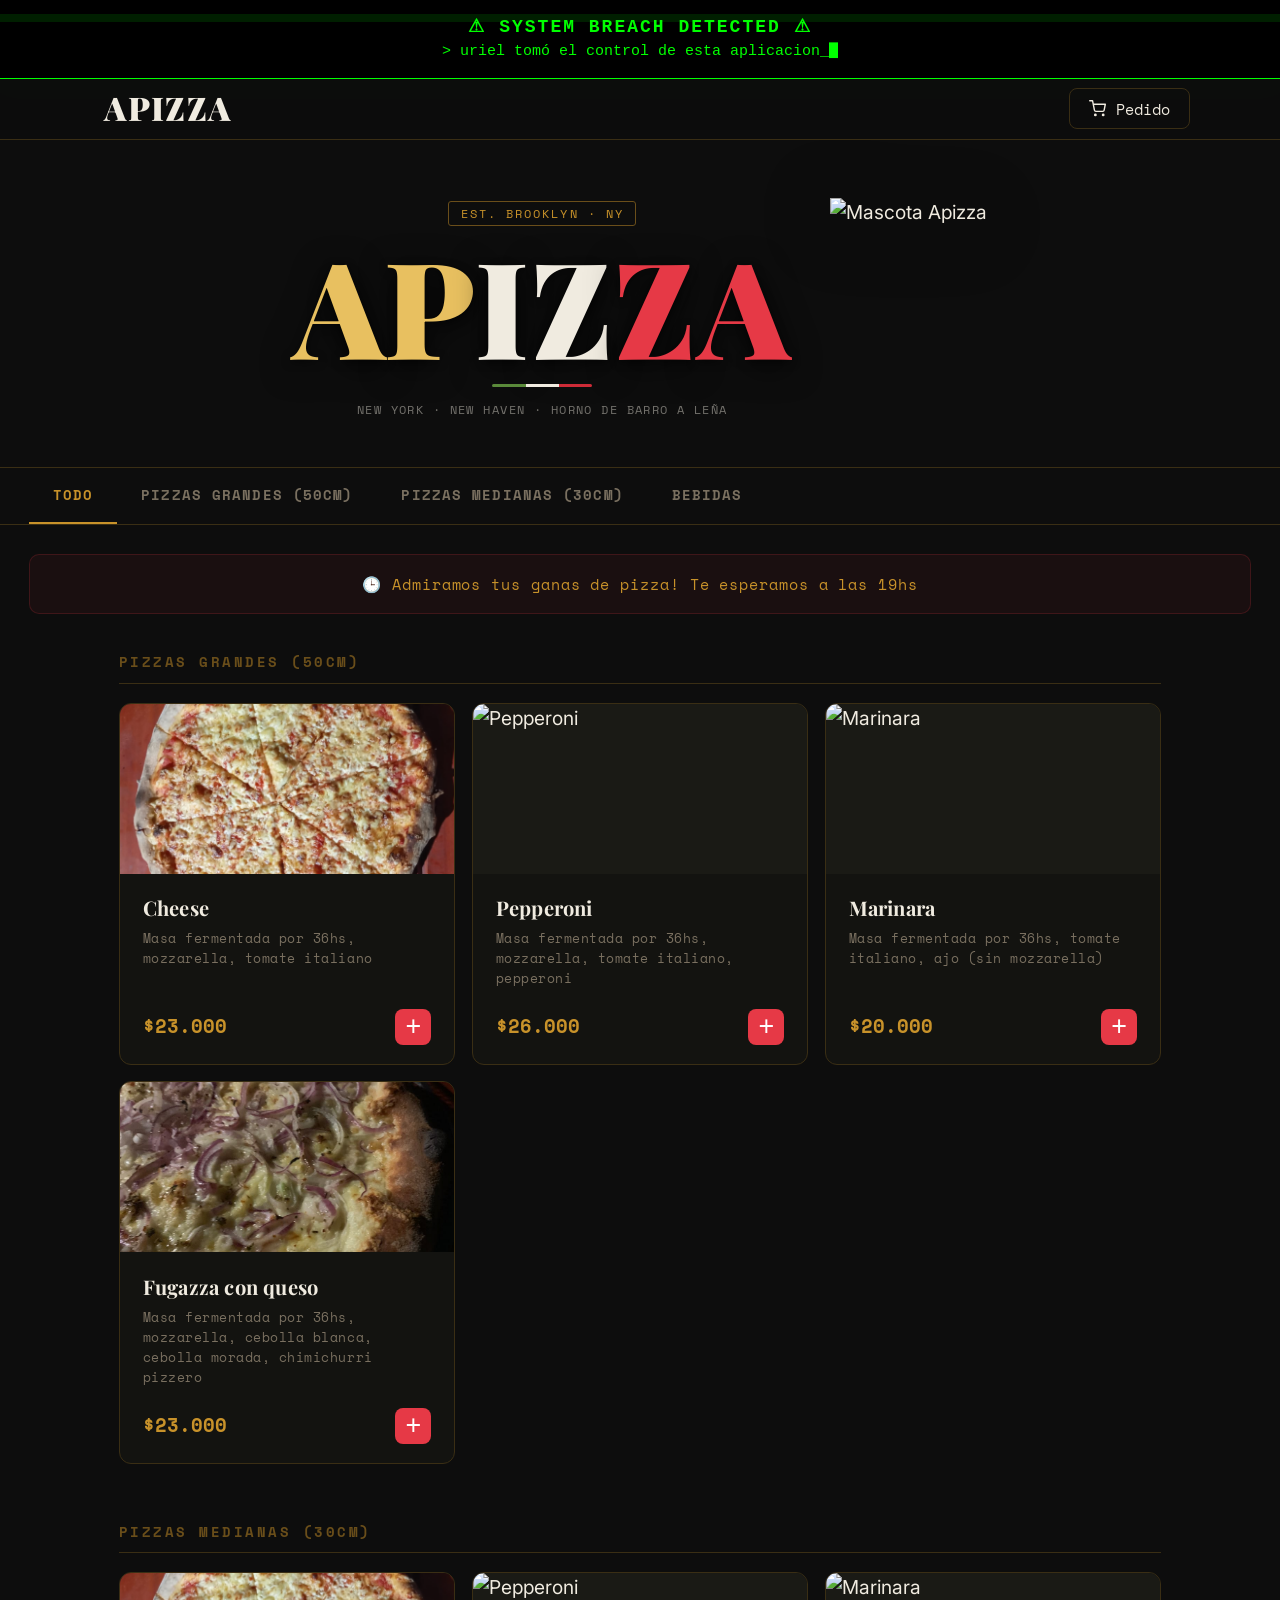
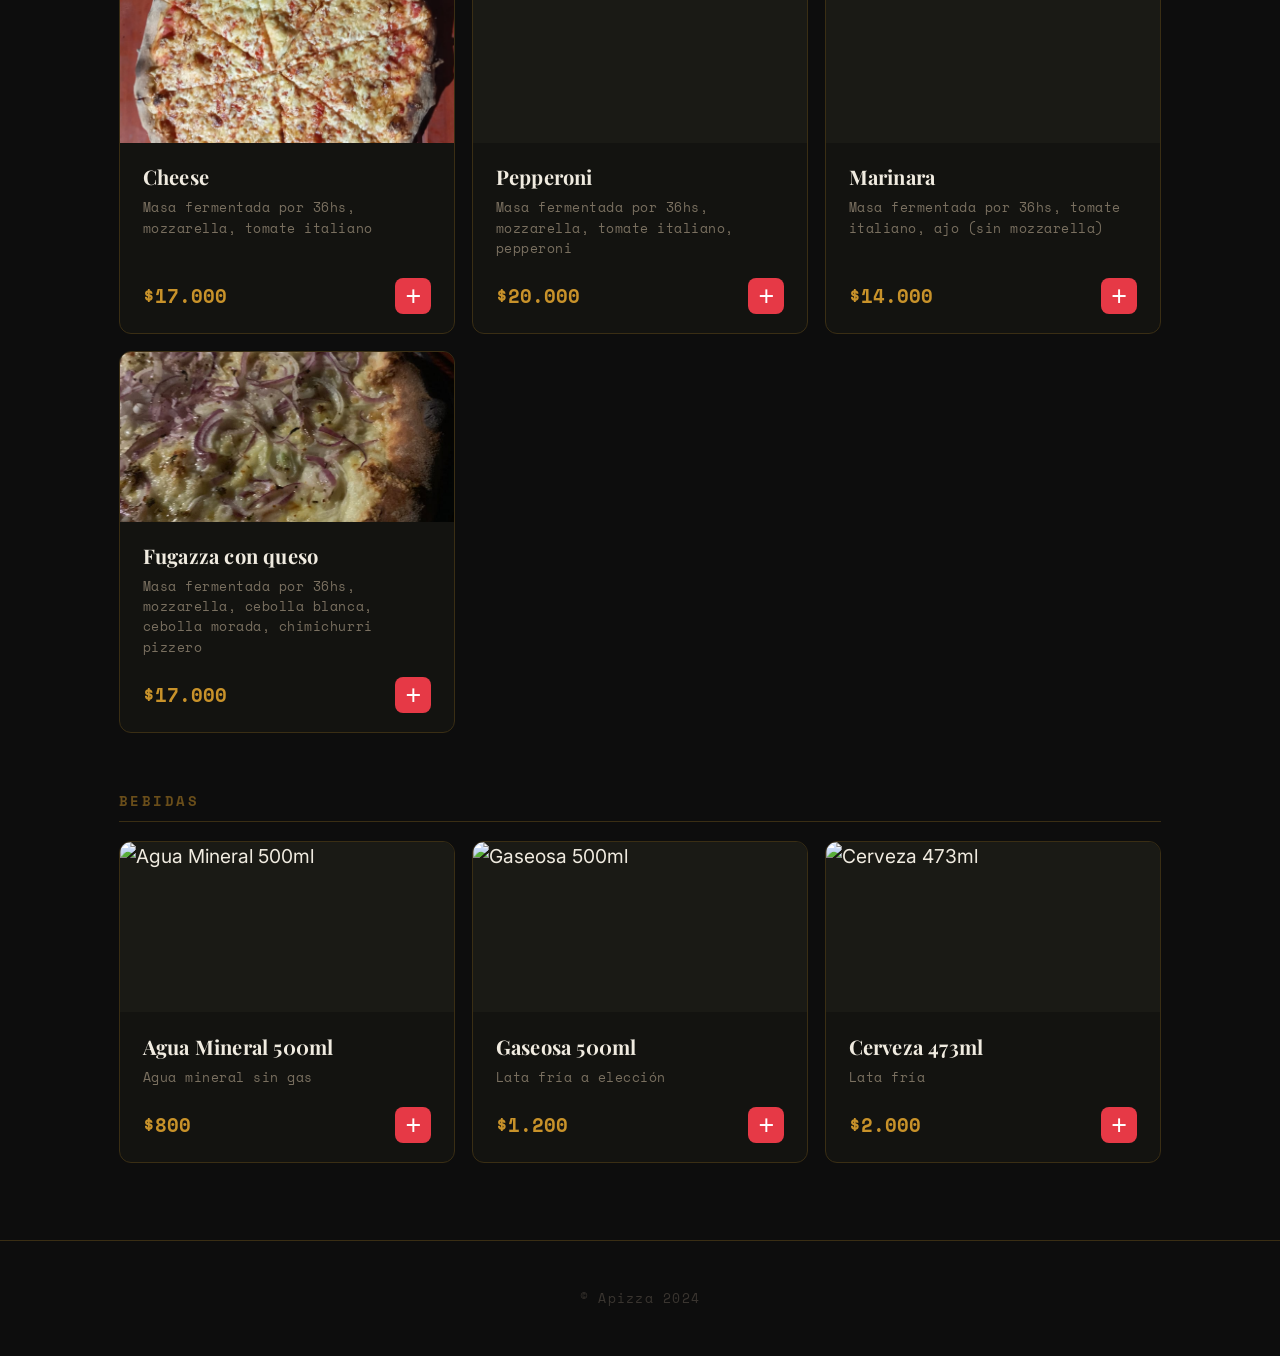
==== commit 35a0aea3: "test: virus-style takeover banner" ====
--- a/index.html
+++ b/index.html
@@ -12,9 +12,37 @@
 </head>
 <body>
 
-  <!-- Test banner: collaboration check -->
-  <div style="background:#e63946;color:#fff;text-align:center;padding:10px 16px;font-family:sans-serif;font-weight:bold;font-size:15px">
-    uriel tomó el control de esta aplicacion
+  <!-- Test banner: collaboration check (virus style, just a joke) -->
+  <style>
+    @keyframes vx-blink { 0%,49% {opacity:1} 50%,100% {opacity:0} }
+    @keyframes vx-glitch {
+      0%,90%,100% { transform: translate(0); text-shadow: 0 0 8px #0f0; }
+      92% { transform: translate(-2px,1px); text-shadow: 2px 0 #f00, -2px 0 #0ff; }
+      94% { transform: translate(2px,-1px); text-shadow: -2px 0 #f00, 2px 0 #0ff; }
+      96% { transform: translate(-1px,-1px); text-shadow: 1px 0 #f00, -1px 0 #0ff; }
+    }
+    @keyframes vx-scan { 0% {top:-10%} 100% {top:110%} }
+    .vx-banner {
+      position: relative; overflow: hidden;
+      background: #000; border-bottom: 1px solid #0f0;
+      color: #0f0; text-align: center; padding: 14px 16px;
+      font-family: 'Courier New', monospace; font-size: 15px;
+    }
+    .vx-banner .vx-title {
+      font-weight: bold; font-size: 18px; letter-spacing: 2px;
+      text-transform: uppercase; animation: vx-glitch 3s infinite;
+    }
+    .vx-banner .vx-cursor { animation: vx-blink 1s step-end infinite; }
+    .vx-banner .vx-scanline {
+      position: absolute; left: 0; width: 100%; height: 8px;
+      background: rgba(0,255,0,.12); animation: vx-scan 4s linear infinite;
+      pointer-events: none;
+    }
+  </style>
+  <div class="vx-banner">
+    <div class="vx-scanline"></div>
+    <div class="vx-title">⚠ SYSTEM BREACH DETECTED ⚠</div>
+    <div>&gt; uriel tomó el control de esta aplicacion_<span class="vx-cursor">█</span></div>
   </div>
 
   <!-- ══════════════ HEADER ══════════════ -->
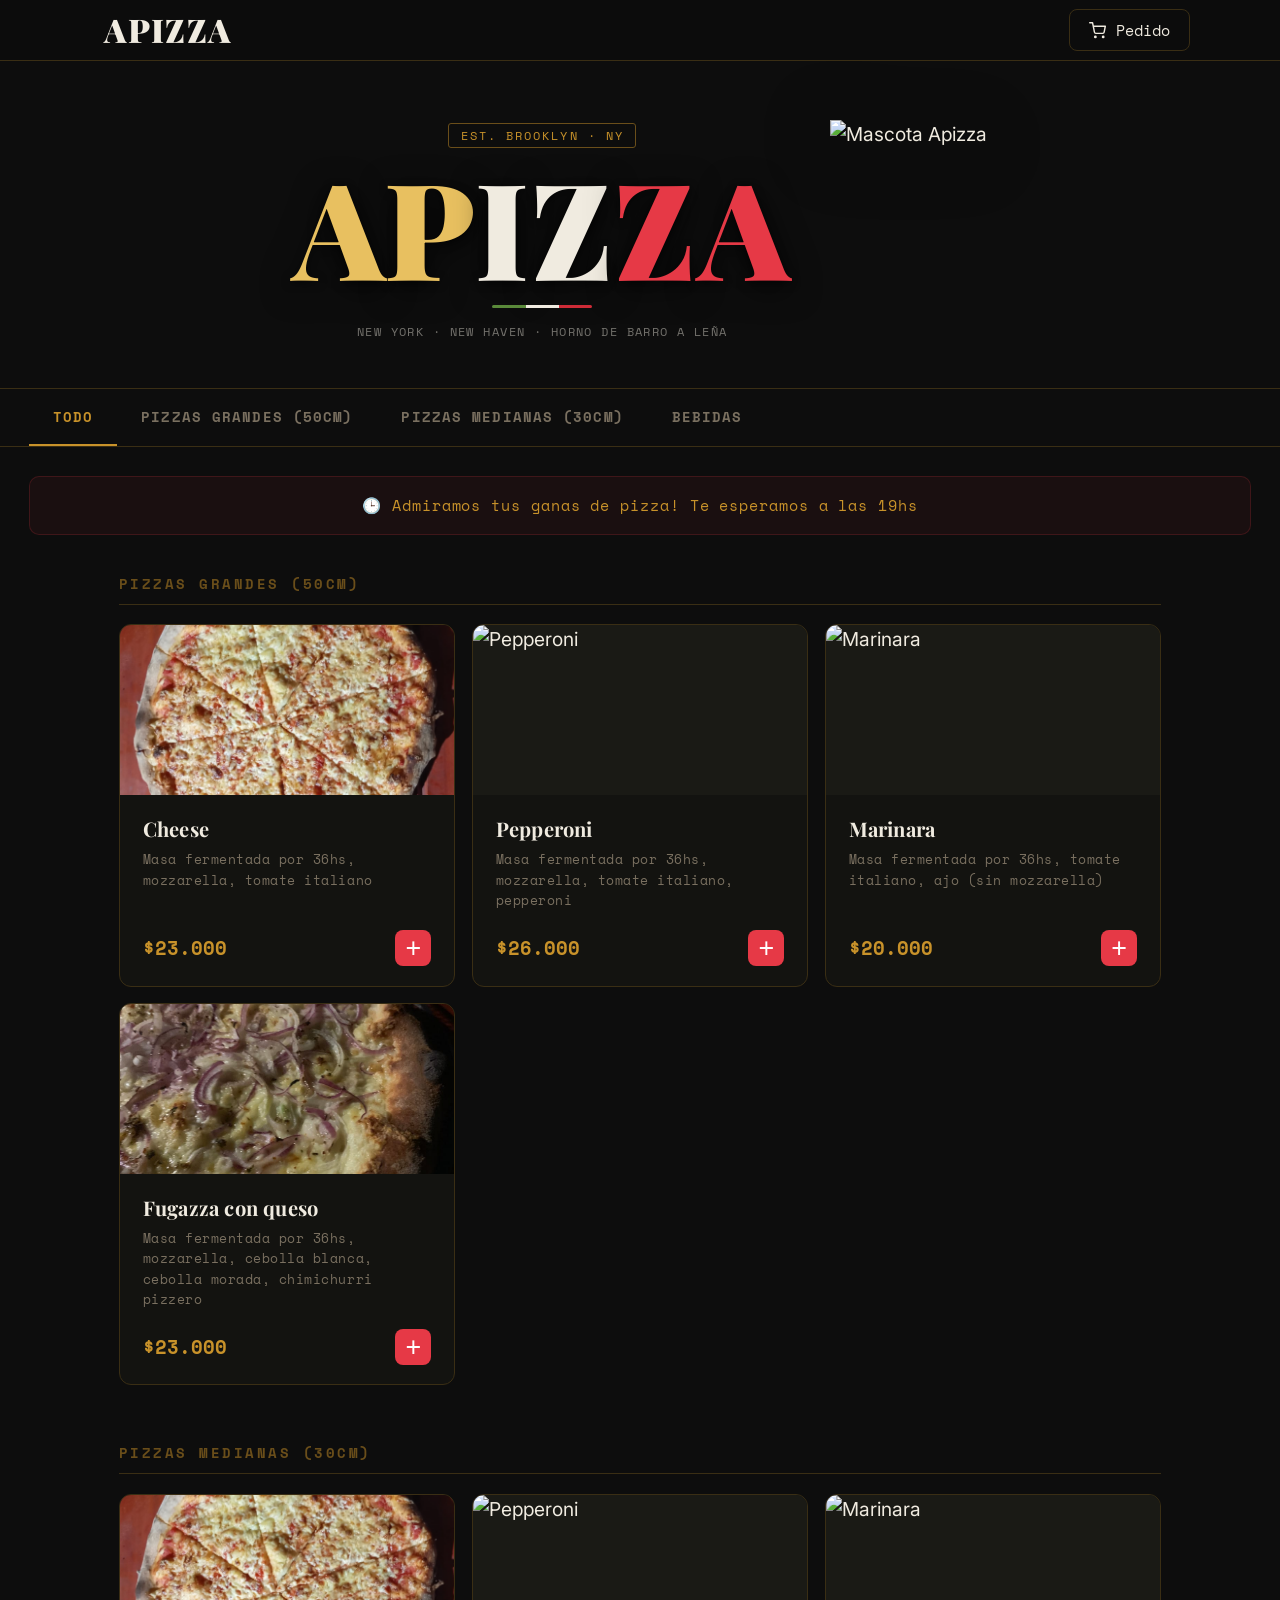
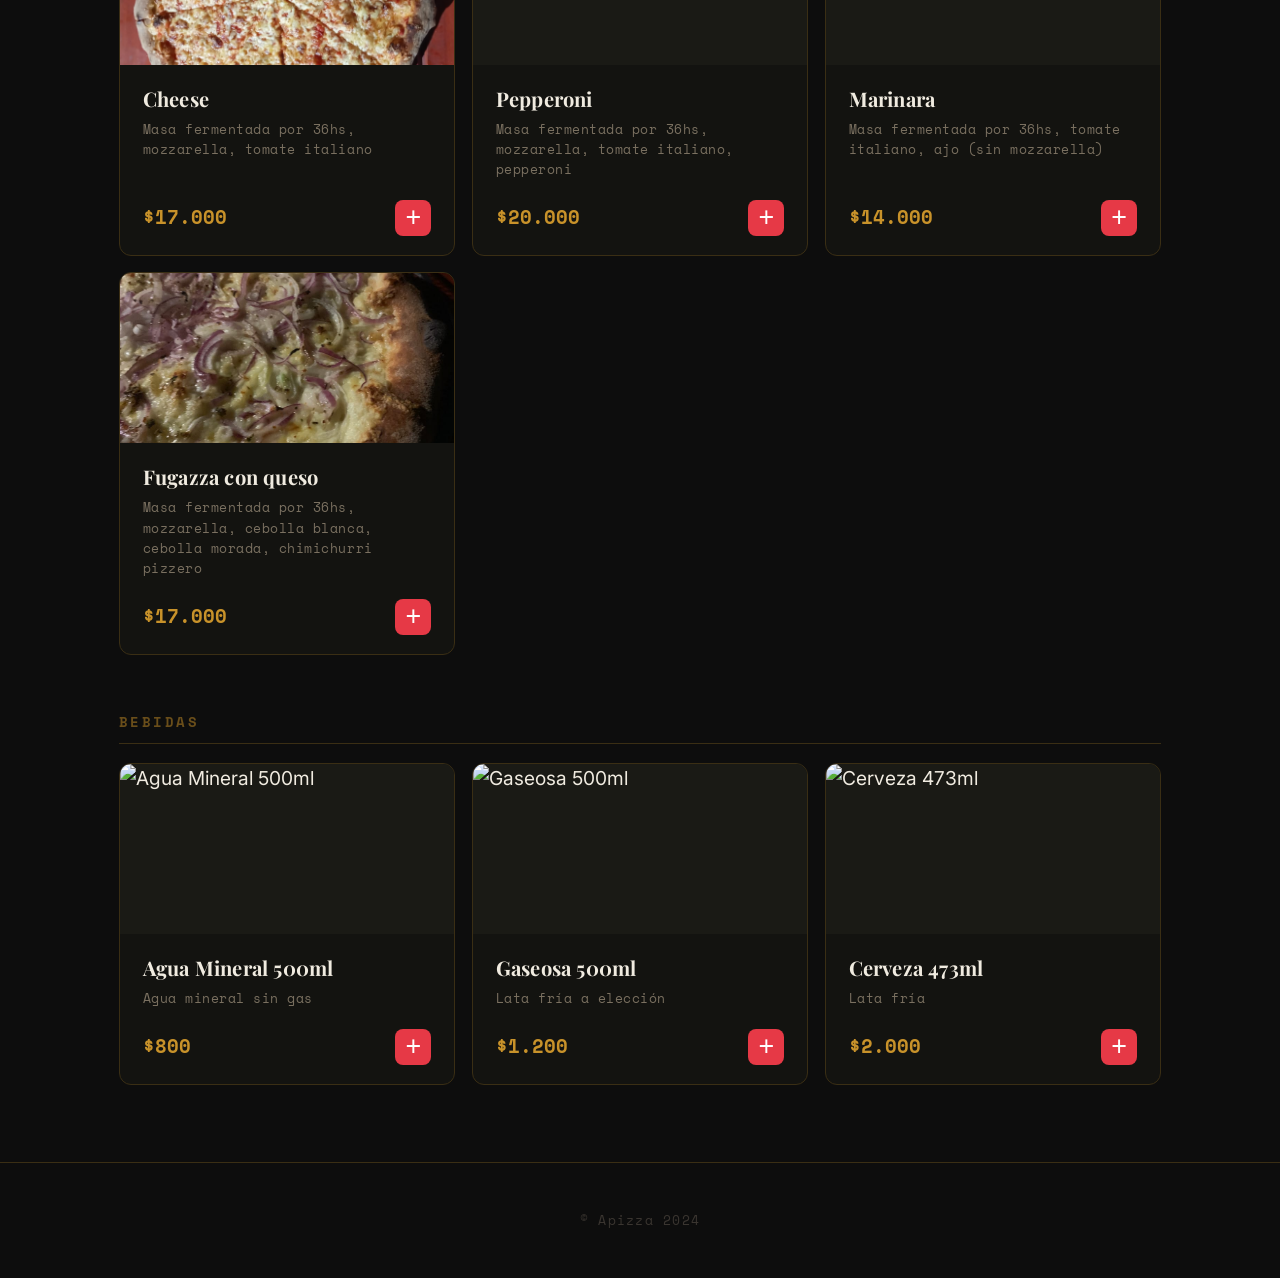
==== commit 8fb4a675: "chore: remove test banner" ====
--- a/index.html
+++ b/index.html
@@ -11,39 +11,6 @@
   <link rel="stylesheet" href="style-v2.css">
 </head>
 <body>
-
-  <!-- Test banner: collaboration check (virus style, just a joke) -->
-  <style>
-    @keyframes vx-blink { 0%,49% {opacity:1} 50%,100% {opacity:0} }
-    @keyframes vx-glitch {
-      0%,90%,100% { transform: translate(0); text-shadow: 0 0 8px #0f0; }
-      92% { transform: translate(-2px,1px); text-shadow: 2px 0 #f00, -2px 0 #0ff; }
-      94% { transform: translate(2px,-1px); text-shadow: -2px 0 #f00, 2px 0 #0ff; }
-      96% { transform: translate(-1px,-1px); text-shadow: 1px 0 #f00, -1px 0 #0ff; }
-    }
-    @keyframes vx-scan { 0% {top:-10%} 100% {top:110%} }
-    .vx-banner {
-      position: relative; overflow: hidden;
-      background: #000; border-bottom: 1px solid #0f0;
-      color: #0f0; text-align: center; padding: 14px 16px;
-      font-family: 'Courier New', monospace; font-size: 15px;
-    }
-    .vx-banner .vx-title {
-      font-weight: bold; font-size: 18px; letter-spacing: 2px;
-      text-transform: uppercase; animation: vx-glitch 3s infinite;
-    }
-    .vx-banner .vx-cursor { animation: vx-blink 1s step-end infinite; }
-    .vx-banner .vx-scanline {
-      position: absolute; left: 0; width: 100%; height: 8px;
-      background: rgba(0,255,0,.12); animation: vx-scan 4s linear infinite;
-      pointer-events: none;
-    }
-  </style>
-  <div class="vx-banner">
-    <div class="vx-scanline"></div>
-    <div class="vx-title">⚠ SYSTEM BREACH DETECTED ⚠</div>
-    <div>&gt; uriel tomó el control de esta aplicacion_<span class="vx-cursor">█</span></div>
-  </div>
 
   <!-- ══════════════ HEADER ══════════════ -->
   <header>
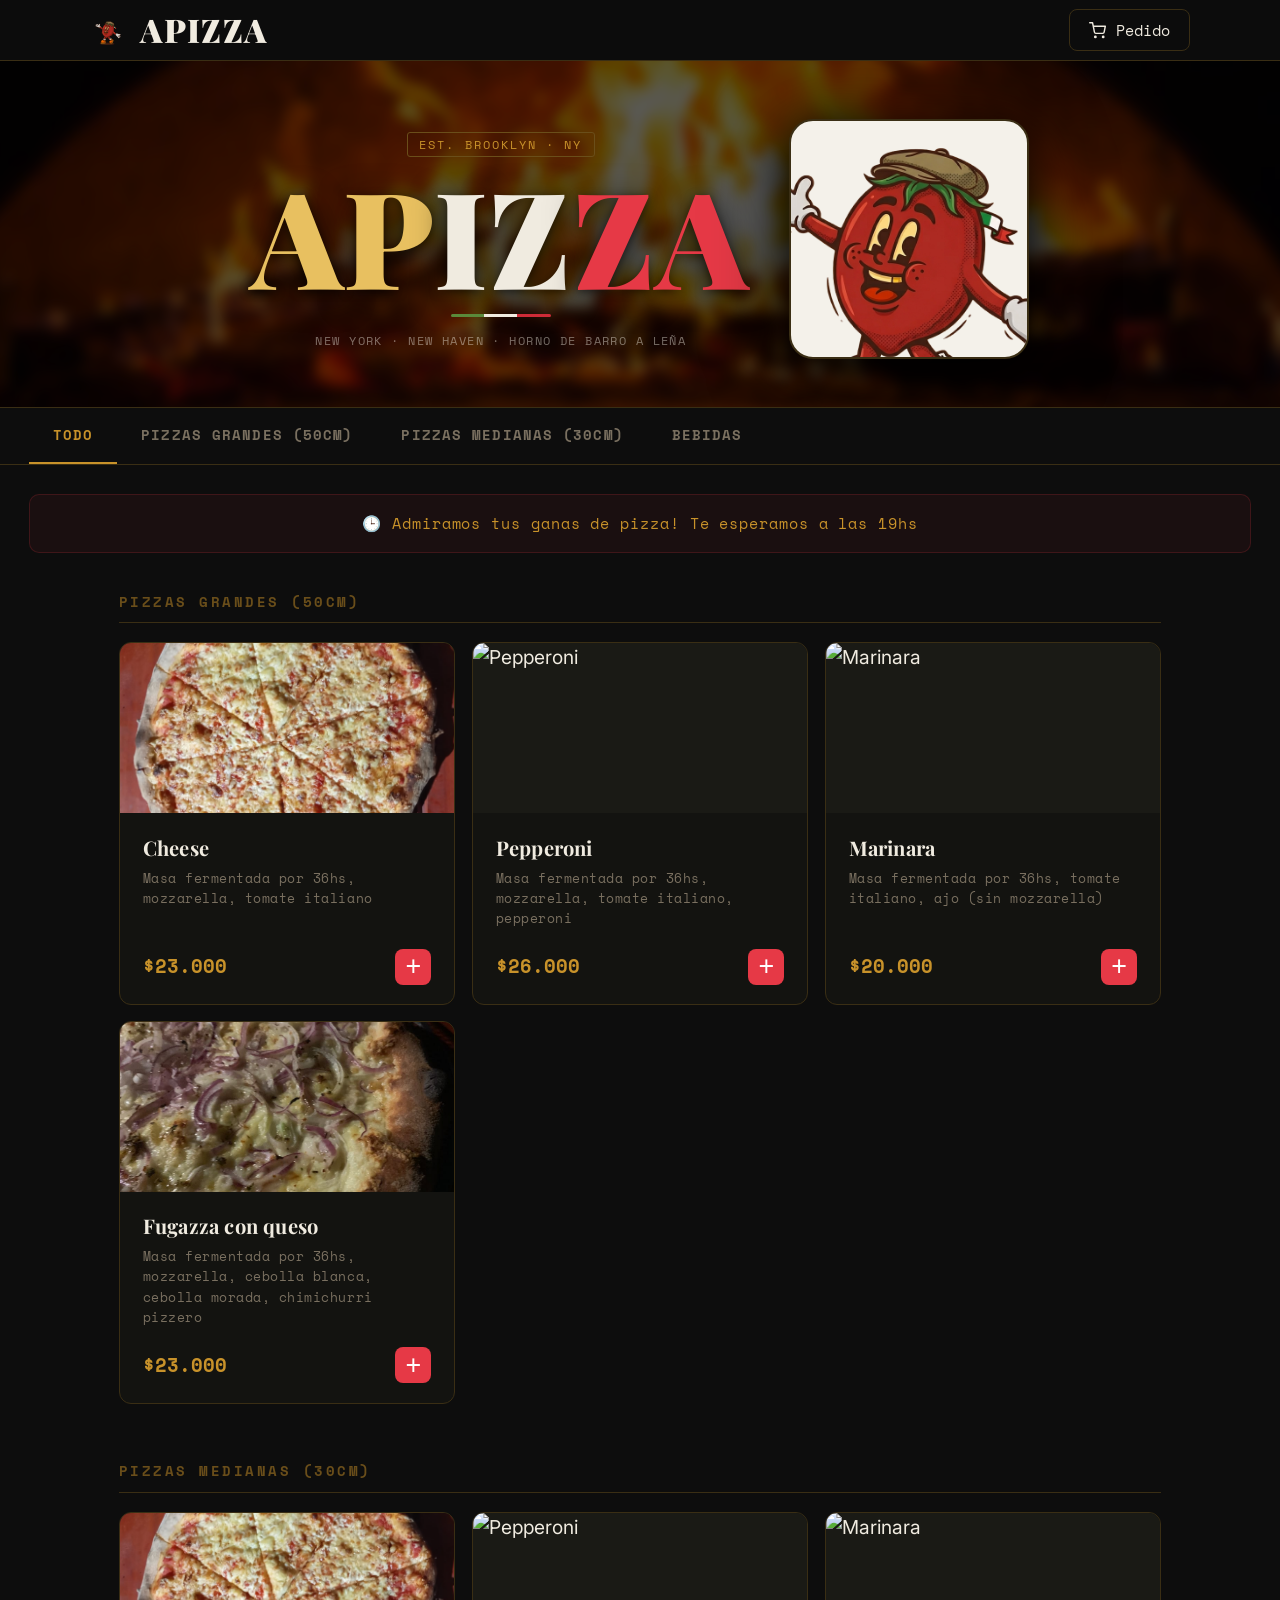
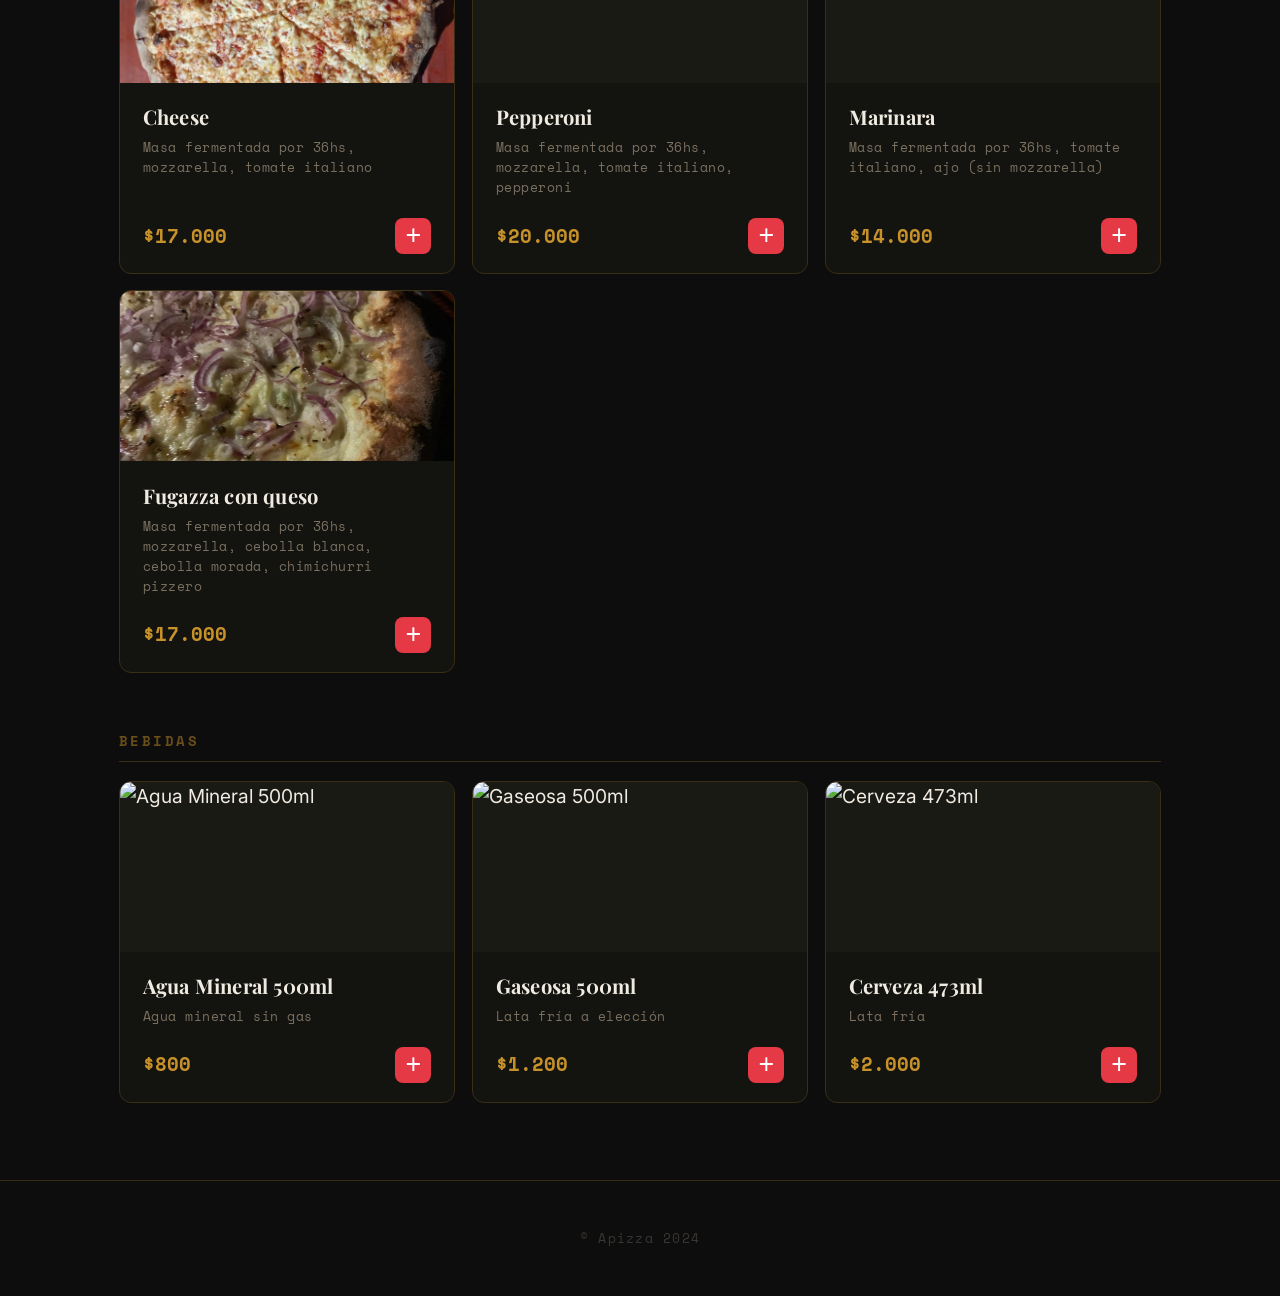
==== commit 9fad2f17: "feat: styled dialogs, animated mascot video, fix image paths - Replace native alert/confirm/prompt w" ====
--- a/index.html
+++ b/index.html
@@ -4,7 +4,7 @@
   <meta charset="UTF-8">
   <meta name="viewport" content="width=device-width, initial-scale=1.0">
   <title>Apizza · Pizza Neoyorkina</title>
-  <link rel="icon" type="image/png" href="mascota.png">
+  <link rel="icon" type="image/png" href="images/mascota.png">
   <link rel="preconnect" href="https://fonts.googleapis.com">
   <link rel="preconnect" href="https://fonts.gstatic.com" crossorigin>
   <link href="https://fonts.googleapis.com/css2?family=Playfair+Display:ital,wght@0,700;0,900;1,700&family=Space+Mono:wght@400;700&family=Alfa+Slab+One&family=Oswald:wght@400;500;600;700&family=Inter:wght@300;400;500&display=swap" rel="stylesheet">
@@ -16,7 +16,7 @@
   <header>
     <div class="header-inner">
       <div class="logo-area">
-        <img src="mascota.png" alt="" style="height:36px;width:auto;object-fit:contain">
+        <img src="images/mascota.png" alt="" style="height:36px;width:auto;object-fit:contain">
         <img id="logo-img" src="" alt="Apizza" class="logo-img hidden">
         <span id="logo-text" class="logo-text">APIZZA</span>
       </div>
@@ -48,7 +48,11 @@
         <div class="hero-flag"><span></span><span></span><span></span></div>
         <p class="hero-sub">New York &middot; New Haven &middot; Horno de barro a leña</p>
       </div>
-      <img src="mascota.png" alt="Mascota Apizza" class="hero-mascot">
+      <div class="hero-mascot hero-mascot-frame">
+        <video class="hero-mascot-video" autoplay muted loop playsinline poster="images/mascota.png" aria-label="Mascota Apizza">
+          <source src="images/mascota-animated.mp4" type="video/mp4">
+        </video>
+      </div>
     </div>
   </div>
 
@@ -66,7 +70,7 @@
   <!-- ══════════════ CERRADO MODAL ══════════════ -->
   <div class="modal-overlay" id="cerrado-overlay">
     <div class="cerrado-modal" id="cerrado-modal">
-      <img src="CERRADOS POMO.png" alt="Pomo durmiendo" class="cerrado-mascot">
+      <img src="images/CERRADOS POMO.png" alt="Pomo durmiendo" class="cerrado-mascot">
       <h2 class="cerrado-title">¡Estamos cerrados!</h2>
       <p class="cerrado-sub" id="cerrado-msg">Volvemos pronto 🍕</p>
       <button class="btn-primary cerrado-btn" onclick="closeCerradoModal()">Entendido</button>
@@ -76,7 +80,7 @@
   <!-- ══════════════ THANK YOU MODAL ══════════════ -->
   <div class="modal-overlay" id="thankyou-overlay">
     <div class="thankyou-modal" id="thankyou-modal">
-      <img src="GRACIAS POMO.png" alt="Mascota" class="ty-mascot">
+      <img src="images/GRACIAS POMO.png" alt="Mascota" class="ty-mascot">
       <h2 class="ty-title">¡Gracias por pedir!</h2>
       <p class="ty-sub">Tu pedido está en camino a nosotros.<br>Te redirigimos a WhatsApp ahora.</p>
       <button class="btn-primary ty-btn" id="ty-wa-btn">Abrir WhatsApp →</button>
@@ -168,6 +172,7 @@
   <script src="https://www.gstatic.com/firebasejs/10.12.2/firebase-app-compat.js"></script>
   <script src="https://www.gstatic.com/firebasejs/10.12.2/firebase-firestore-compat.js"></script>
 
+  <script src="ui-dialogs.js"></script>
   <script src="config.js"></script>
   <script src="data.js"></script>
   <script src="app.js"></script>
--- a/style-v2.css
+++ b/style-v2.css
@@ -122,7 +122,7 @@
 .hero-bg {
   position: absolute;
   inset: -10px;
-  background: url('hero pizza oven.jpg') center center / cover no-repeat;
+  background: url('images/hero pizza oven.jpg') center center / cover no-repeat;
   filter: blur(6px) brightness(0.35) saturate(1.2);
   transform: scale(1.04);
   z-index: 0;
@@ -168,6 +168,32 @@
 @keyframes mascot-float {
   0%, 100% { transform: translateY(0px) rotate(-1.5deg); }
   50%       { transform: translateY(-12px) rotate(1.5deg); }
+}
+
+.hero-mascot-frame {
+  width: 240px;
+  height: 240px;
+  overflow: hidden;
+  border-radius: 24px;
+  background: #f4f1ea;
+  border: 2px solid var(--border-gold);
+  box-shadow: 0 10px 40px rgba(0,0,0,0.7);
+  display: flex;
+  align-items: center;
+  justify-content: center;
+  animation: mascot-float 3.5s ease-in-out infinite;
+}
+
+.hero-mascot-video {
+  width: 100%;
+  height: 100%;
+  object-fit: cover;
+  transform: scale(1.9);           /* zoom past the baked-in black bars */
+  transform-origin: center 42%;
+}
+
+@media (max-width: 640px) {
+  .hero-mascot-frame { width: 150px; height: 150px; }
 }
 
 @media (max-width: 480px) {
@@ -1202,6 +1228,156 @@
   gap: 0.75rem;
 }
 
+/* ── UI DIALOGS (toasts + modals, replaces native alert/confirm/prompt) ── */
+#ui-toast-container {
+  position: fixed;
+  bottom: 1.25rem;
+  left: 50%;
+  transform: translateX(-50%);
+  display: flex;
+  flex-direction: column;
+  align-items: center;
+  gap: 0.5rem;
+  z-index: 1100;
+  pointer-events: none;
+  width: min(92vw, 420px);
+}
+
+.ui-toast {
+  display: flex;
+  align-items: center;
+  gap: 0.65rem;
+  width: 100%;
+  background: var(--bg-elevated);
+  border: 1px solid var(--border-gold);
+  border-left: 3px solid var(--gold);
+  border-radius: var(--radius);
+  padding: 0.7rem 1rem;
+  box-shadow: 0 8px 30px rgba(0,0,0,0.55);
+  opacity: 0;
+  transform: translateY(12px);
+  transition: opacity 0.25s ease, transform 0.25s ease;
+}
+.ui-toast.visible { opacity: 1; transform: translateY(0); }
+.ui-toast--success { border-left-color: #4caf6e; }
+.ui-toast--error   { border-left-color: var(--red); }
+
+.ui-toast-icon {
+  font-family: var(--font-mono);
+  font-weight: 700;
+  font-size: 0.9rem;
+  flex-shrink: 0;
+  width: 22px;
+  height: 22px;
+  display: flex;
+  align-items: center;
+  justify-content: center;
+  border-radius: 50%;
+  background: var(--gold-dim);
+  color: var(--cream);
+}
+.ui-toast--success .ui-toast-icon { background: #1d4029; color: #7fe0a4; }
+.ui-toast--error   .ui-toast-icon { background: #47161b; color: #ff8f98; }
+
+.ui-toast-text {
+  font-family: var(--font-b);
+  font-size: 0.88rem;
+  color: var(--cream);
+  line-height: 1.35;
+  overflow-wrap: break-word;
+  min-width: 0;
+}
+
+.ui-dialog-overlay {
+  position: fixed;
+  inset: 0;
+  background: rgba(0,0,0,0.7);
+  backdrop-filter: blur(4px);
+  display: flex;
+  align-items: center;
+  justify-content: center;
+  padding: 1.25rem;
+  z-index: 1000;
+  opacity: 0;
+  transition: opacity 0.2s ease;
+}
+.ui-dialog-overlay.visible { opacity: 1; }
+
+.ui-dialog {
+  background: var(--bg-card);
+  border: 1px solid var(--border-gold);
+  border-radius: var(--radius);
+  padding: 1.5rem;
+  width: 100%;
+  max-width: 400px;
+  box-shadow: 0 20px 60px rgba(0,0,0,0.6);
+  transform: translateY(10px) scale(0.98);
+  transition: transform 0.2s ease;
+}
+.ui-dialog-overlay.visible .ui-dialog { transform: translateY(0) scale(1); }
+
+.ui-dialog-title {
+  font-family: var(--font-h);
+  font-size: 1.05rem;
+  font-weight: 600;
+  text-transform: uppercase;
+  letter-spacing: 0.06em;
+  color: var(--gold);
+  margin-bottom: 0.6rem;
+}
+
+.ui-dialog-msg {
+  font-family: var(--font-b);
+  font-size: 0.92rem;
+  color: var(--cream);
+  line-height: 1.5;
+  overflow-wrap: break-word;
+}
+
+.ui-dialog-input {
+  width: 100%;
+  margin-top: 0.9rem;
+  background: var(--bg-elevated);
+  border: 1px solid var(--border-gold);
+  border-radius: 8px;
+  padding: 0.65rem 0.85rem;
+  color: var(--cream);
+  font-family: var(--font-mono);
+  font-size: 0.95rem;
+  outline: none;
+}
+.ui-dialog-input:focus { border-color: var(--gold); }
+
+.ui-dialog-actions {
+  display: flex;
+  justify-content: flex-end;
+  gap: 0.6rem;
+  margin-top: 1.25rem;
+}
+
+.ui-dialog-btn {
+  font-family: var(--font-h);
+  font-size: 0.85rem;
+  font-weight: 600;
+  text-transform: uppercase;
+  letter-spacing: 0.05em;
+  padding: 0.55rem 1.15rem;
+  border-radius: 8px;
+  border: none;
+  cursor: pointer;
+  background: var(--gold);
+  color: #14100a;
+  transition: filter 0.15s ease;
+}
+.ui-dialog-btn:hover { filter: brightness(1.12); }
+.ui-dialog-btn--danger { background: var(--red); color: #fff; }
+.ui-dialog-btn--ghost {
+  background: transparent;
+  color: var(--gray);
+  border: 1px solid var(--gray-dim);
+}
+.ui-dialog-btn--ghost:hover { color: var(--cream); border-color: var(--gray); filter: none; }
+
 .combo-card {
   background: var(--bg-card);
   border: 1px solid var(--border);
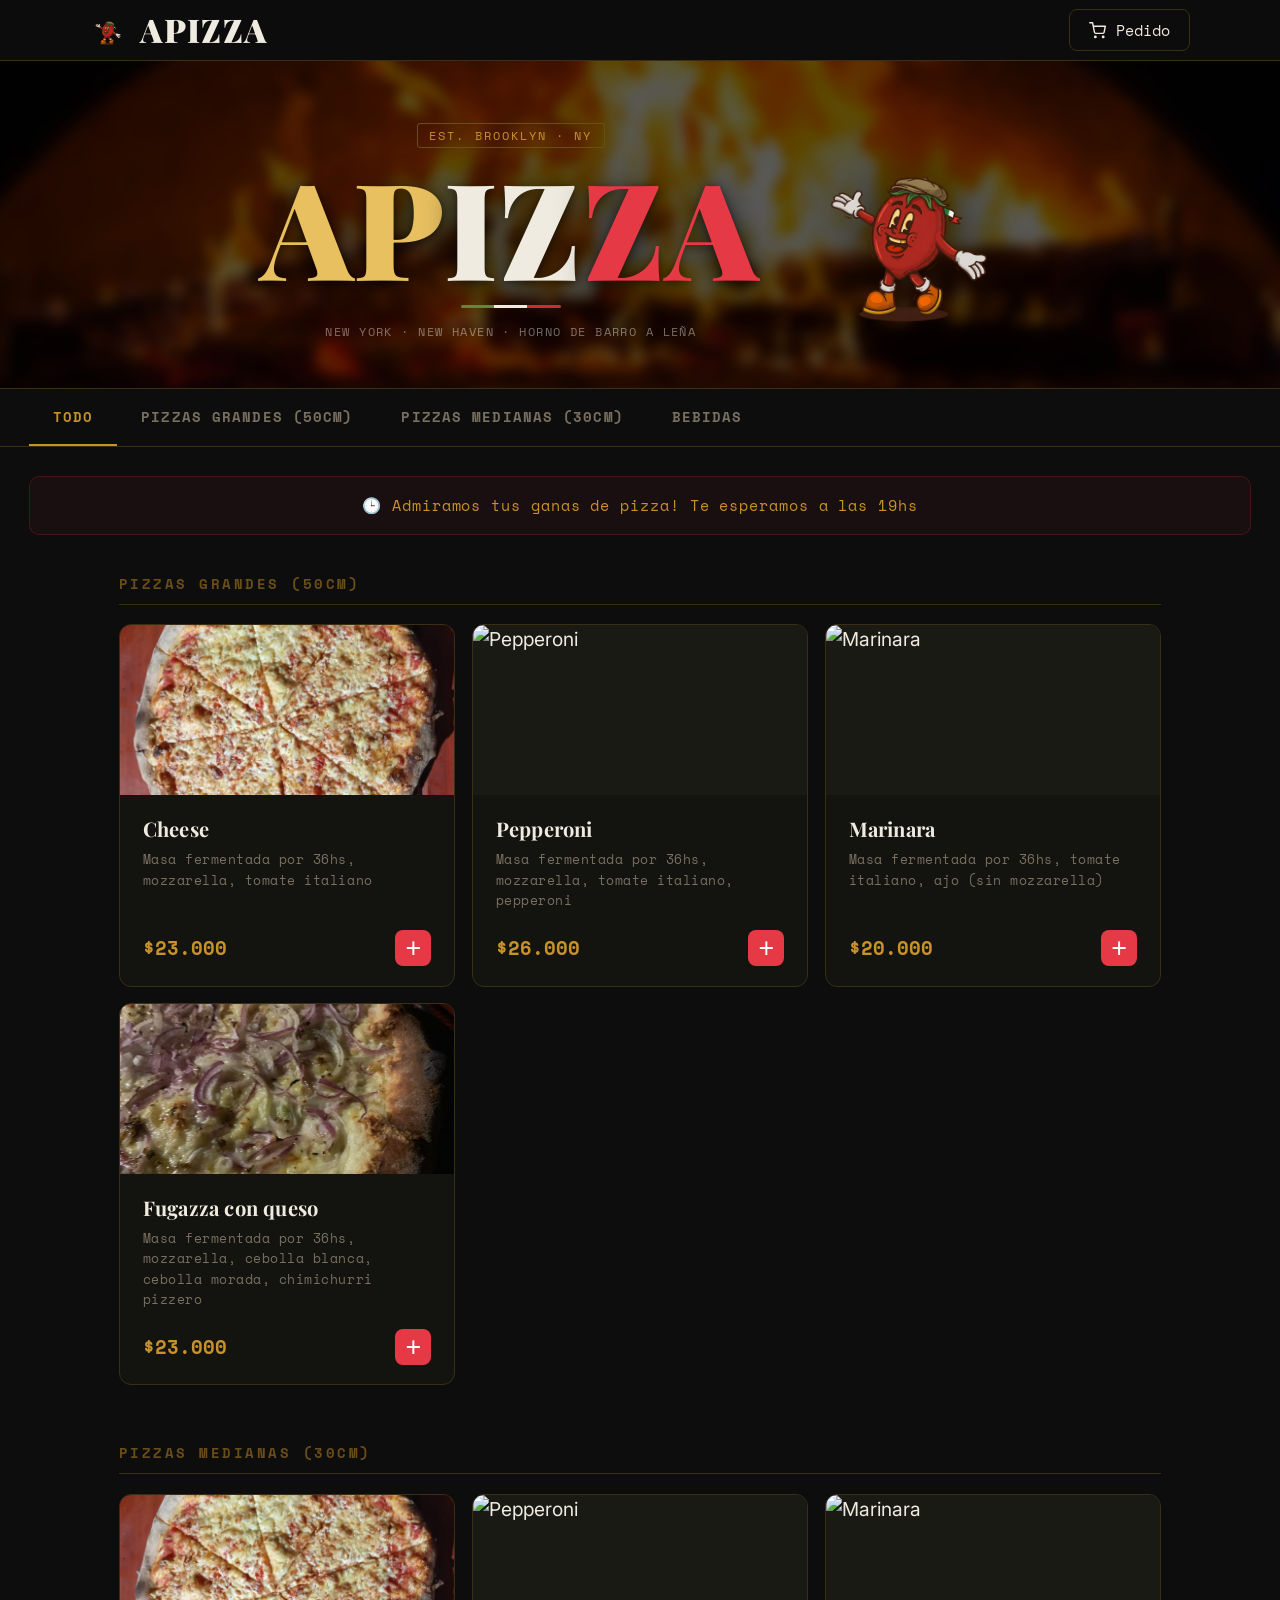
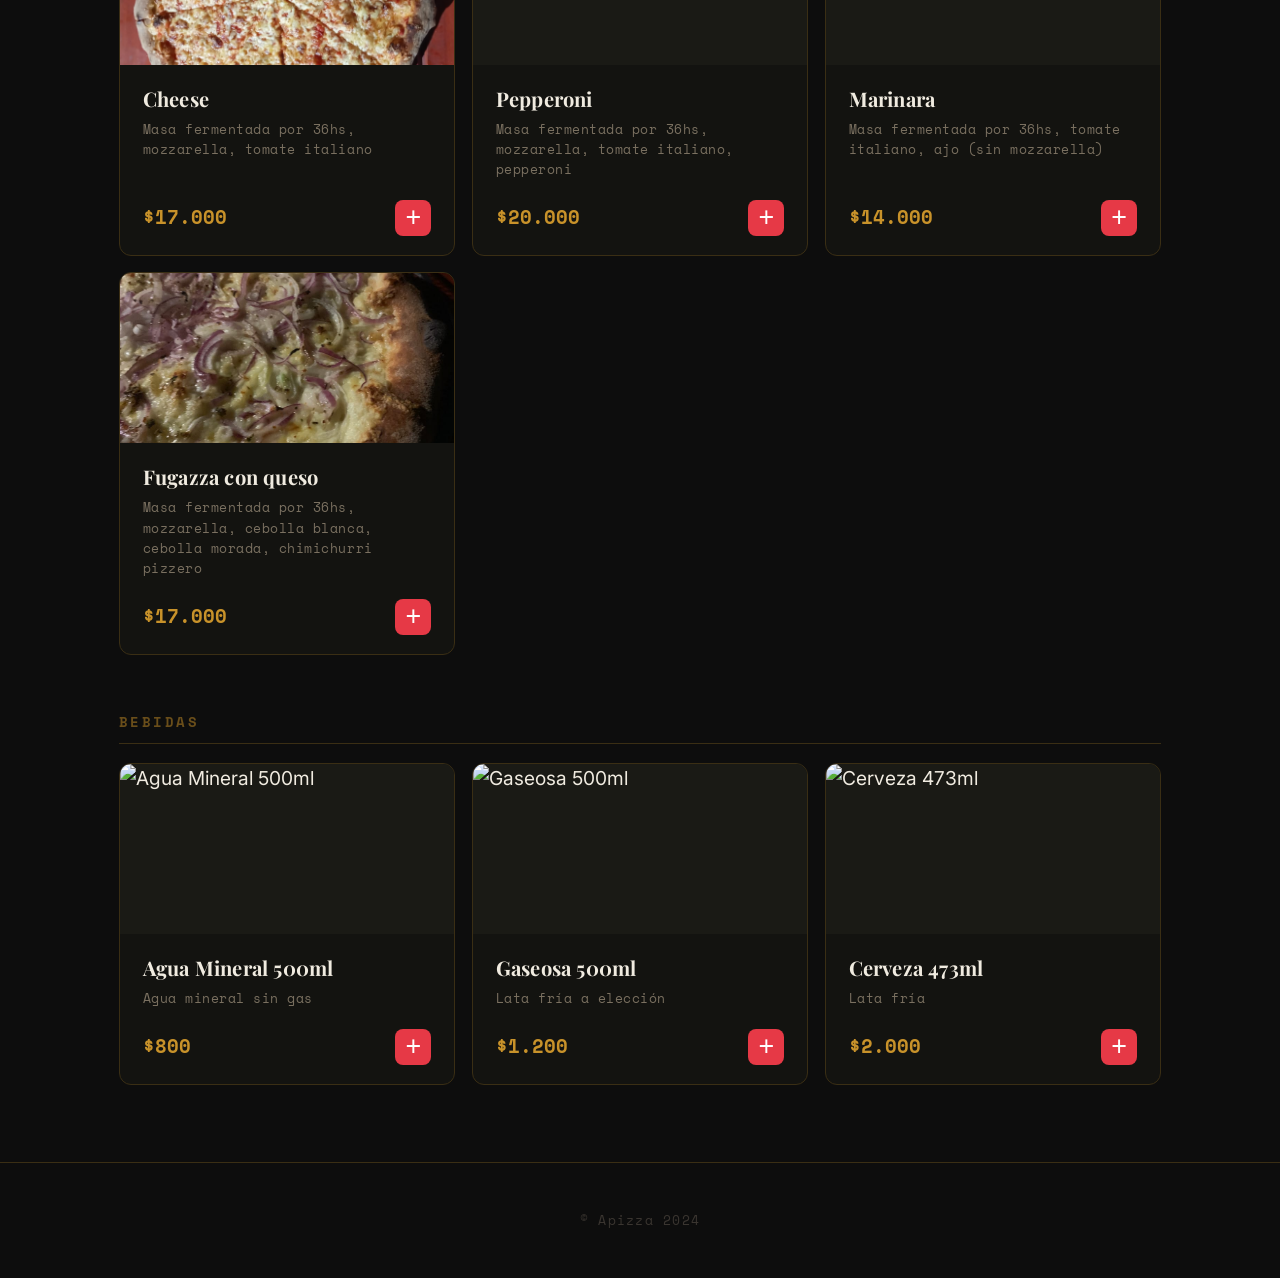
==== commit afc73193: "mobile responsive improvements and image paths fix" ====
--- a/index.html
+++ b/index.html
@@ -11,6 +11,7 @@
   <link rel="stylesheet" href="style-v2.css">
 </head>
 <body>
+  <!-- deploy-test: netlify auto-deploy check -->
 
   <!-- ══════════════ HEADER ══════════════ -->
   <header>
@@ -48,11 +49,7 @@
         <div class="hero-flag"><span></span><span></span><span></span></div>
         <p class="hero-sub">New York &middot; New Haven &middot; Horno de barro a leña</p>
       </div>
-      <div class="hero-mascot hero-mascot-frame">
-        <video class="hero-mascot-video" autoplay muted loop playsinline poster="images/mascota.png" aria-label="Mascota Apizza">
-          <source src="images/mascota-animated.mp4" type="video/mp4">
-        </video>
-      </div>
+      <img src="images/mascota.png" alt="Mascota Apizza" class="hero-mascot">
     </div>
   </div>
 
@@ -172,7 +169,6 @@
   <script src="https://www.gstatic.com/firebasejs/10.12.2/firebase-app-compat.js"></script>
   <script src="https://www.gstatic.com/firebasejs/10.12.2/firebase-firestore-compat.js"></script>
 
-  <script src="ui-dialogs.js"></script>
   <script src="config.js"></script>
   <script src="data.js"></script>
   <script src="app.js"></script>
--- a/style-v2.css
+++ b/style-v2.css
@@ -25,6 +25,14 @@
 
 html { font-size: 120%; }
 
+@media (max-width: 768px) {
+  html { font-size: 110%; }
+}
+
+@media (max-width: 480px) {
+  html { font-size: 95%; }
+}
+
 * { margin: 0; padding: 0; box-sizing: border-box; }
 
 body {
@@ -46,6 +54,12 @@
   padding: 0 1.5rem;
 }
 
+@media (max-width: 480px) {
+  header {
+    padding: 0 1rem;
+  }
+}
+
 .header-inner {
   max-width: 1100px;
   margin: 0 auto;
@@ -53,6 +67,12 @@
   display: flex;
   align-items: center;
   justify-content: space-between;
+}
+
+@media (max-width: 480px) {
+  .header-inner {
+    height: 50px;
+  }
 }
 
 .logo-area {
@@ -89,6 +109,17 @@
   font-family: var(--font-mono);
   font-size: 0.78rem;
   transition: border-color 0.2s, background 0.2s;
+}
+
+@media (max-width: 480px) {
+  .cart-btn {
+    padding: 0.4rem 0.7rem;
+    font-size: 0.7rem;
+    gap: 0.3rem;
+  }
+  .cart-btn span:nth-of-type(2) {
+    display: none;
+  }
 }
 
 .cart-btn:hover {
@@ -136,7 +167,22 @@
   justify-content: center;
   gap: 2rem;
   padding: 3rem 2.5rem 2.5rem;
-  flex-wrap: nowrap;
+  flex-wrap: wrap;
+}
+
+@media (max-width: 768px) {
+  .hero-content {
+    gap: 1.5rem;
+    padding: 2rem 1.5rem 1.5rem;
+  }
+}
+
+@media (max-width: 480px) {
+  .hero-content {
+    gap: 1rem;
+    padding: 1.5rem 1rem 1rem;
+    flex-direction: column;
+  }
 }
 
 .hero-text {
@@ -170,34 +216,12 @@
   50%       { transform: translateY(-12px) rotate(1.5deg); }
 }
 
-.hero-mascot-frame {
-  width: 240px;
-  height: 240px;
-  overflow: hidden;
-  border-radius: 24px;
-  background: #f4f1ea;
-  border: 2px solid var(--border-gold);
-  box-shadow: 0 10px 40px rgba(0,0,0,0.7);
-  display: flex;
-  align-items: center;
-  justify-content: center;
-  animation: mascot-float 3.5s ease-in-out infinite;
-}
-
-.hero-mascot-video {
-  width: 100%;
-  height: 100%;
-  object-fit: cover;
-  transform: scale(1.9);           /* zoom past the baked-in black bars */
-  transform-origin: center 42%;
-}
-
-@media (max-width: 640px) {
-  .hero-mascot-frame { width: 150px; height: 150px; }
+@media (max-width: 768px) {
+  .hero-mascot { height: 160px; }
 }
 
 @media (max-width: 480px) {
-  .hero-mascot { height: 120px; }
+  .hero-mascot { height: 100px; }
 }
 
 .hero-title {
@@ -276,6 +300,12 @@
   padding: 2rem 1.5rem 0.5rem;
 }
 
+@media (max-width: 480px) {
+  .menu-section {
+    padding: 1.5rem 1rem 0.5rem;
+  }
+}
+
 .section-title {
   font-family: var(--font-mono);
   font-size: 0.72rem;
@@ -293,6 +323,20 @@
   grid-template-columns: repeat(auto-fill, minmax(270px, 1fr));
   gap: 0.85rem;
   margin-bottom: 0.5rem;
+}
+
+@media (max-width: 768px) {
+  .menu-grid {
+    grid-template-columns: repeat(auto-fill, minmax(240px, 1fr));
+    gap: 0.7rem;
+  }
+}
+
+@media (max-width: 480px) {
+  .menu-grid {
+    grid-template-columns: 1fr;
+    gap: 0.6rem;
+  }
 }
 
 .menu-item {
@@ -321,6 +365,18 @@
   flex-shrink: 0;
 }
 
+@media (max-width: 768px) {
+  .item-img-wrap {
+    height: 150px;
+  }
+}
+
+@media (max-width: 480px) {
+  .item-img-wrap {
+    height: 140px;
+  }
+}
+
 .item-img {
   width: 100%;
   height: 100%;
@@ -337,6 +393,12 @@
 }
 
 .item-body { padding: 1rem 1.2rem; display: flex; flex-direction: column; flex: 1; }
+
+@media (max-width: 480px) {
+  .item-body {
+    padding: 0.9rem 1rem;
+  }
+}
 
 .item-name {
   font-family: var(--font-serif);
@@ -442,6 +504,12 @@
 }
 .cart-drawer.open { transform: translateX(0); }
 
+@media (max-width: 480px) {
+  .cart-drawer {
+    width: 100vw;
+  }
+}
+
 .cart-header {
   padding: 1rem 1.25rem;
   border-bottom: 1px solid var(--border-gold);
@@ -695,6 +763,15 @@
   padding: 1.75rem;
 }
 
+@media (max-width: 480px) {
+  .modal {
+    max-width: 100vw;
+    border-radius: 12px;
+    padding: 1.5rem;
+    margin: 1rem;
+  }
+}
+
 .modal-header {
   display: flex;
   align-items: flex-start;
@@ -1148,6 +1225,8 @@
   .modal { padding: 1.25rem; }
   .form-grid { grid-template-columns: 1fr; }
   .logo-text { font-size: 1.4rem; }
+  .categories { top: 50px; }
+  .item-img-wrap { height: 140px; }
 }
 
 /* ── PRINT ───────────────────────────────────────────────────── */
@@ -1227,156 +1306,6 @@
   grid-template-columns: repeat(auto-fill, minmax(280px, 1fr));
   gap: 0.75rem;
 }
-
-/* ── UI DIALOGS (toasts + modals, replaces native alert/confirm/prompt) ── */
-#ui-toast-container {
-  position: fixed;
-  bottom: 1.25rem;
-  left: 50%;
-  transform: translateX(-50%);
-  display: flex;
-  flex-direction: column;
-  align-items: center;
-  gap: 0.5rem;
-  z-index: 1100;
-  pointer-events: none;
-  width: min(92vw, 420px);
-}
-
-.ui-toast {
-  display: flex;
-  align-items: center;
-  gap: 0.65rem;
-  width: 100%;
-  background: var(--bg-elevated);
-  border: 1px solid var(--border-gold);
-  border-left: 3px solid var(--gold);
-  border-radius: var(--radius);
-  padding: 0.7rem 1rem;
-  box-shadow: 0 8px 30px rgba(0,0,0,0.55);
-  opacity: 0;
-  transform: translateY(12px);
-  transition: opacity 0.25s ease, transform 0.25s ease;
-}
-.ui-toast.visible { opacity: 1; transform: translateY(0); }
-.ui-toast--success { border-left-color: #4caf6e; }
-.ui-toast--error   { border-left-color: var(--red); }
-
-.ui-toast-icon {
-  font-family: var(--font-mono);
-  font-weight: 700;
-  font-size: 0.9rem;
-  flex-shrink: 0;
-  width: 22px;
-  height: 22px;
-  display: flex;
-  align-items: center;
-  justify-content: center;
-  border-radius: 50%;
-  background: var(--gold-dim);
-  color: var(--cream);
-}
-.ui-toast--success .ui-toast-icon { background: #1d4029; color: #7fe0a4; }
-.ui-toast--error   .ui-toast-icon { background: #47161b; color: #ff8f98; }
-
-.ui-toast-text {
-  font-family: var(--font-b);
-  font-size: 0.88rem;
-  color: var(--cream);
-  line-height: 1.35;
-  overflow-wrap: break-word;
-  min-width: 0;
-}
-
-.ui-dialog-overlay {
-  position: fixed;
-  inset: 0;
-  background: rgba(0,0,0,0.7);
-  backdrop-filter: blur(4px);
-  display: flex;
-  align-items: center;
-  justify-content: center;
-  padding: 1.25rem;
-  z-index: 1000;
-  opacity: 0;
-  transition: opacity 0.2s ease;
-}
-.ui-dialog-overlay.visible { opacity: 1; }
-
-.ui-dialog {
-  background: var(--bg-card);
-  border: 1px solid var(--border-gold);
-  border-radius: var(--radius);
-  padding: 1.5rem;
-  width: 100%;
-  max-width: 400px;
-  box-shadow: 0 20px 60px rgba(0,0,0,0.6);
-  transform: translateY(10px) scale(0.98);
-  transition: transform 0.2s ease;
-}
-.ui-dialog-overlay.visible .ui-dialog { transform: translateY(0) scale(1); }
-
-.ui-dialog-title {
-  font-family: var(--font-h);
-  font-size: 1.05rem;
-  font-weight: 600;
-  text-transform: uppercase;
-  letter-spacing: 0.06em;
-  color: var(--gold);
-  margin-bottom: 0.6rem;
-}
-
-.ui-dialog-msg {
-  font-family: var(--font-b);
-  font-size: 0.92rem;
-  color: var(--cream);
-  line-height: 1.5;
-  overflow-wrap: break-word;
-}
-
-.ui-dialog-input {
-  width: 100%;
-  margin-top: 0.9rem;
-  background: var(--bg-elevated);
-  border: 1px solid var(--border-gold);
-  border-radius: 8px;
-  padding: 0.65rem 0.85rem;
-  color: var(--cream);
-  font-family: var(--font-mono);
-  font-size: 0.95rem;
-  outline: none;
-}
-.ui-dialog-input:focus { border-color: var(--gold); }
-
-.ui-dialog-actions {
-  display: flex;
-  justify-content: flex-end;
-  gap: 0.6rem;
-  margin-top: 1.25rem;
-}
-
-.ui-dialog-btn {
-  font-family: var(--font-h);
-  font-size: 0.85rem;
-  font-weight: 600;
-  text-transform: uppercase;
-  letter-spacing: 0.05em;
-  padding: 0.55rem 1.15rem;
-  border-radius: 8px;
-  border: none;
-  cursor: pointer;
-  background: var(--gold);
-  color: #14100a;
-  transition: filter 0.15s ease;
-}
-.ui-dialog-btn:hover { filter: brightness(1.12); }
-.ui-dialog-btn--danger { background: var(--red); color: #fff; }
-.ui-dialog-btn--ghost {
-  background: transparent;
-  color: var(--gray);
-  border: 1px solid var(--gray-dim);
-}
-.ui-dialog-btn--ghost:hover { color: var(--cream); border-color: var(--gray); filter: none; }
 
 .combo-card {
   background: var(--bg-card);
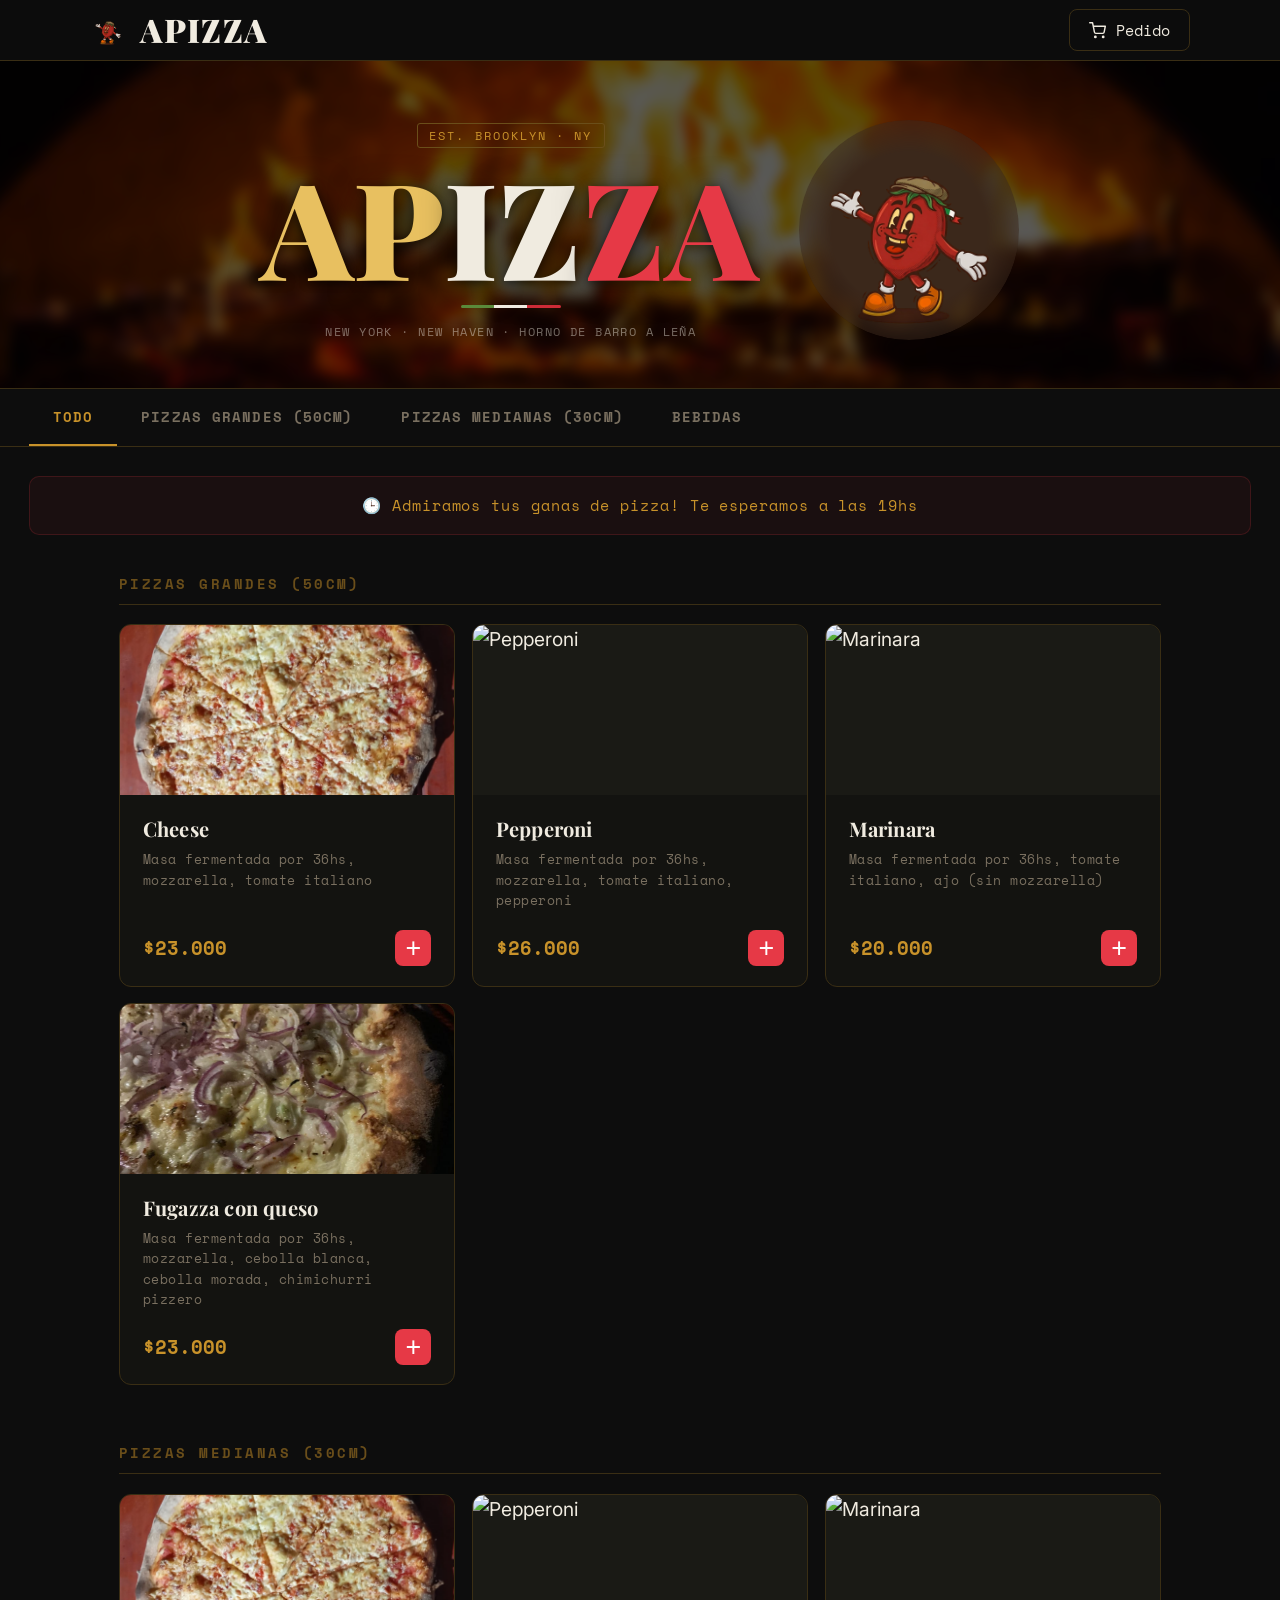
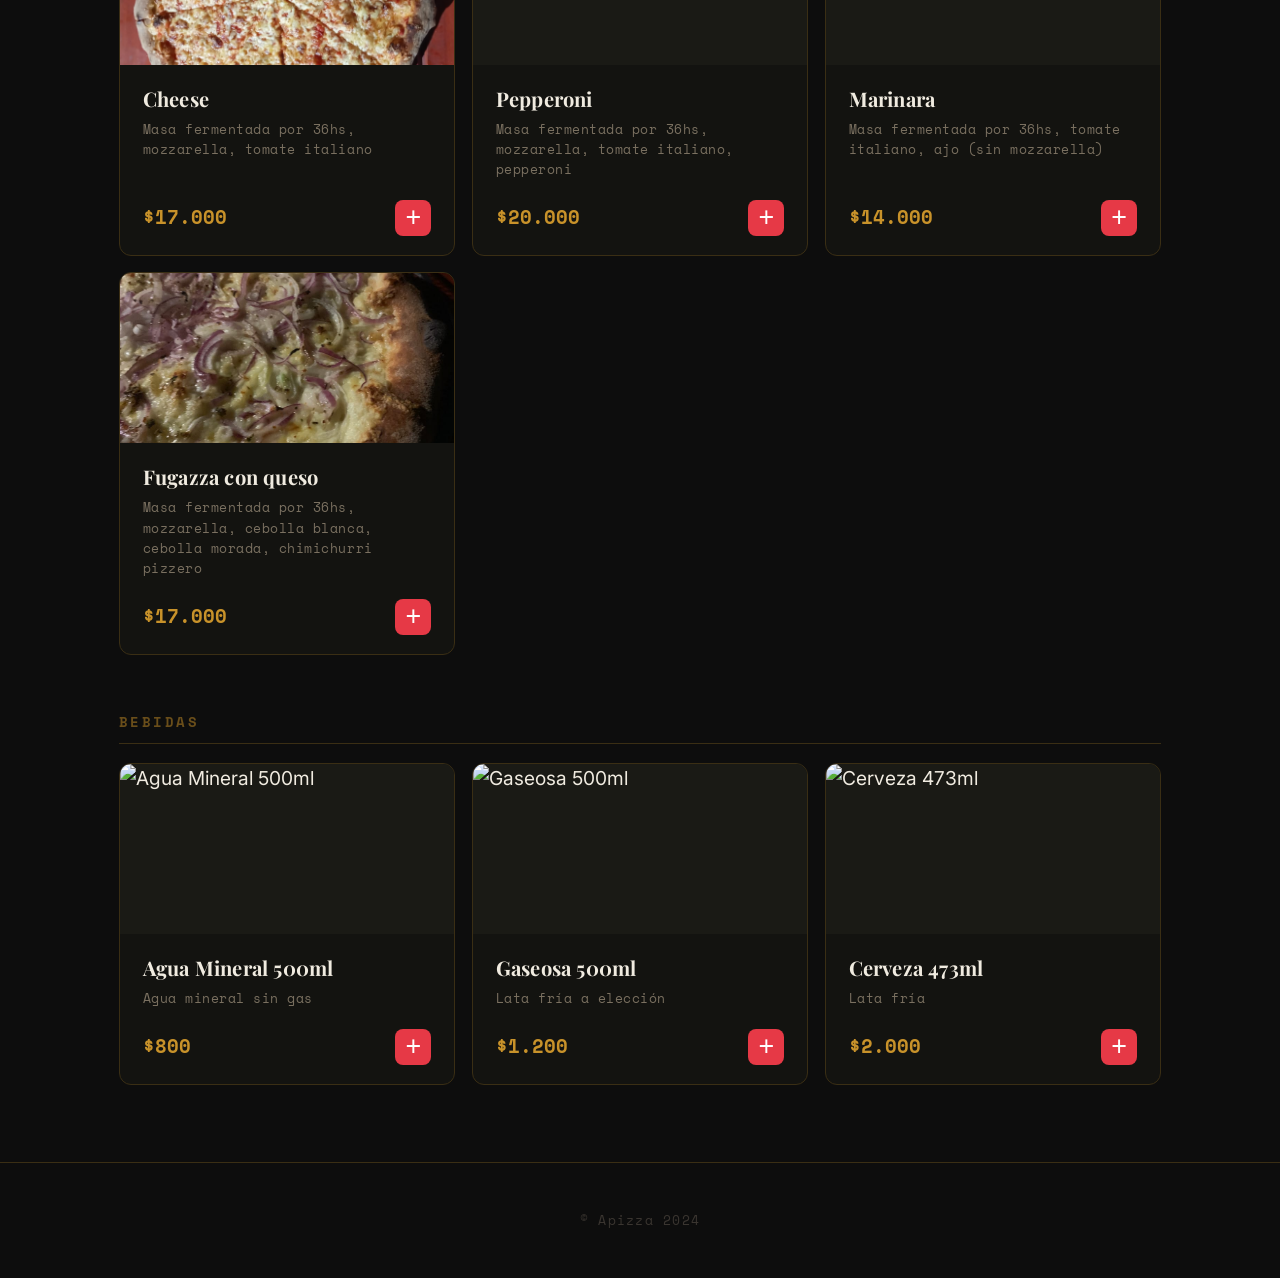
==== commit ab8cf71f: "resolve merge conflicts: combine responsive styles with animated mascot video" ====
--- a/index.html
+++ b/index.html
@@ -11,7 +11,6 @@
   <link rel="stylesheet" href="style-v2.css">
 </head>
 <body>
-  <!-- deploy-test: netlify auto-deploy check -->
 
   <!-- ══════════════ HEADER ══════════════ -->
   <header>
@@ -49,7 +48,11 @@
         <div class="hero-flag"><span></span><span></span><span></span></div>
         <p class="hero-sub">New York &middot; New Haven &middot; Horno de barro a leña</p>
       </div>
-      <img src="images/mascota.png" alt="Mascota Apizza" class="hero-mascot">
+      <div class="hero-mascot hero-mascot-frame">
+        <video class="hero-mascot-video" autoplay muted loop playsinline poster="images/mascota.png" aria-label="Mascota Apizza">
+          <source src="images/mascota-animated.mp4" type="video/mp4">
+        </video>
+      </div>
     </div>
   </div>
 
@@ -169,6 +172,7 @@
   <script src="https://www.gstatic.com/firebasejs/10.12.2/firebase-app-compat.js"></script>
   <script src="https://www.gstatic.com/firebasejs/10.12.2/firebase-firestore-compat.js"></script>
 
+  <script src="ui-dialogs.js"></script>
   <script src="config.js"></script>
   <script src="data.js"></script>
   <script src="app.js"></script>
--- a/style-v2.css
+++ b/style-v2.css
@@ -216,11 +216,45 @@
   50%       { transform: translateY(-12px) rotate(1.5deg); }
 }
 
+.hero-mascot-frame {
+  width: 300px;
+  height: 300px;
+  flex-shrink: 0;
+  overflow: hidden;
+  border-radius: 50%;
+  background: #3b281b;
+  animation: mascot-float 3.5s ease-in-out infinite;
+  -webkit-mask-image: radial-gradient(circle at 50% 50%, #000 50%, rgba(0,0,0,0.35) 78%, transparent 100%);
+          mask-image: radial-gradient(circle at 50% 50%, #000 50%, rgba(0,0,0,0.35) 78%, transparent 100%);
+}
+
+.hero-mascot-video {
+  width: 100%;
+  height: 100%;
+  object-fit: cover;
+  transform: scale(1.02);
+  transform-origin: center 48%;
+}
+
+.hero-mascot {
+  height: 220px;
+  width: auto;
+  flex-shrink: 0;
+  filter: drop-shadow(0 8px 32px rgba(0,0,0,0.65));
+  animation: mascot-float 3.5s ease-in-out infinite;
+}
+
 @media (max-width: 768px) {
+  .hero-mascot-frame { width: 240px; height: 240px; }
   .hero-mascot { height: 160px; }
 }
 
+@media (max-width: 640px) {
+  .hero-mascot-frame { width: 180px; height: 180px; }
+}
+
 @media (max-width: 480px) {
+  .hero-mascot-frame { width: 140px; height: 140px; }
   .hero-mascot { height: 100px; }
 }
 
@@ -1307,6 +1341,156 @@
   gap: 0.75rem;
 }
 
+/* ── UI DIALOGS (toasts + modals, replaces native alert/confirm/prompt) ── */
+#ui-toast-container {
+  position: fixed;
+  bottom: 1.25rem;
+  left: 50%;
+  transform: translateX(-50%);
+  display: flex;
+  flex-direction: column;
+  align-items: center;
+  gap: 0.5rem;
+  z-index: 1100;
+  pointer-events: none;
+  width: min(92vw, 420px);
+}
+
+.ui-toast {
+  display: flex;
+  align-items: center;
+  gap: 0.65rem;
+  width: 100%;
+  background: var(--bg-elevated);
+  border: 1px solid var(--border-gold);
+  border-left: 3px solid var(--gold);
+  border-radius: var(--radius);
+  padding: 0.7rem 1rem;
+  box-shadow: 0 8px 30px rgba(0,0,0,0.55);
+  opacity: 0;
+  transform: translateY(12px);
+  transition: opacity 0.25s ease, transform 0.25s ease;
+}
+.ui-toast.visible { opacity: 1; transform: translateY(0); }
+.ui-toast--success { border-left-color: #4caf6e; }
+.ui-toast--error   { border-left-color: var(--red); }
+
+.ui-toast-icon {
+  font-family: var(--font-mono);
+  font-weight: 700;
+  font-size: 0.9rem;
+  flex-shrink: 0;
+  width: 22px;
+  height: 22px;
+  display: flex;
+  align-items: center;
+  justify-content: center;
+  border-radius: 50%;
+  background: var(--gold-dim);
+  color: var(--cream);
+}
+.ui-toast--success .ui-toast-icon { background: #1d4029; color: #7fe0a4; }
+.ui-toast--error   .ui-toast-icon { background: #47161b; color: #ff8f98; }
+
+.ui-toast-text {
+  font-family: var(--font-b);
+  font-size: 0.88rem;
+  color: var(--cream);
+  line-height: 1.35;
+  overflow-wrap: break-word;
+  min-width: 0;
+}
+
+.ui-dialog-overlay {
+  position: fixed;
+  inset: 0;
+  background: rgba(0,0,0,0.7);
+  backdrop-filter: blur(4px);
+  display: flex;
+  align-items: center;
+  justify-content: center;
+  padding: 1.25rem;
+  z-index: 1000;
+  opacity: 0;
+  transition: opacity 0.2s ease;
+}
+.ui-dialog-overlay.visible { opacity: 1; }
+
+.ui-dialog {
+  background: var(--bg-card);
+  border: 1px solid var(--border-gold);
+  border-radius: var(--radius);
+  padding: 1.5rem;
+  width: 100%;
+  max-width: 400px;
+  box-shadow: 0 20px 60px rgba(0,0,0,0.6);
+  transform: translateY(10px) scale(0.98);
+  transition: transform 0.2s ease;
+}
+.ui-dialog-overlay.visible .ui-dialog { transform: translateY(0) scale(1); }
+
+.ui-dialog-title {
+  font-family: var(--font-h);
+  font-size: 1.05rem;
+  font-weight: 600;
+  text-transform: uppercase;
+  letter-spacing: 0.06em;
+  color: var(--gold);
+  margin-bottom: 0.6rem;
+}
+
+.ui-dialog-msg {
+  font-family: var(--font-b);
+  font-size: 0.92rem;
+  color: var(--cream);
+  line-height: 1.5;
+  overflow-wrap: break-word;
+}
+
+.ui-dialog-input {
+  width: 100%;
+  margin-top: 0.9rem;
+  background: var(--bg-elevated);
+  border: 1px solid var(--border-gold);
+  border-radius: 8px;
+  padding: 0.65rem 0.85rem;
+  color: var(--cream);
+  font-family: var(--font-mono);
+  font-size: 0.95rem;
+  outline: none;
+}
+.ui-dialog-input:focus { border-color: var(--gold); }
+
+.ui-dialog-actions {
+  display: flex;
+  justify-content: flex-end;
+  gap: 0.6rem;
+  margin-top: 1.25rem;
+}
+
+.ui-dialog-btn {
+  font-family: var(--font-h);
+  font-size: 0.85rem;
+  font-weight: 600;
+  text-transform: uppercase;
+  letter-spacing: 0.05em;
+  padding: 0.55rem 1.15rem;
+  border-radius: 8px;
+  border: none;
+  cursor: pointer;
+  background: var(--gold);
+  color: #14100a;
+  transition: filter 0.15s ease;
+}
+.ui-dialog-btn:hover { filter: brightness(1.12); }
+.ui-dialog-btn--danger { background: var(--red); color: #fff; }
+.ui-dialog-btn--ghost {
+  background: transparent;
+  color: var(--gray);
+  border: 1px solid var(--gray-dim);
+}
+.ui-dialog-btn--ghost:hover { color: var(--cream); border-color: var(--gray); filter: none; }
+
 .combo-card {
   background: var(--bg-card);
   border: 1px solid var(--border);
